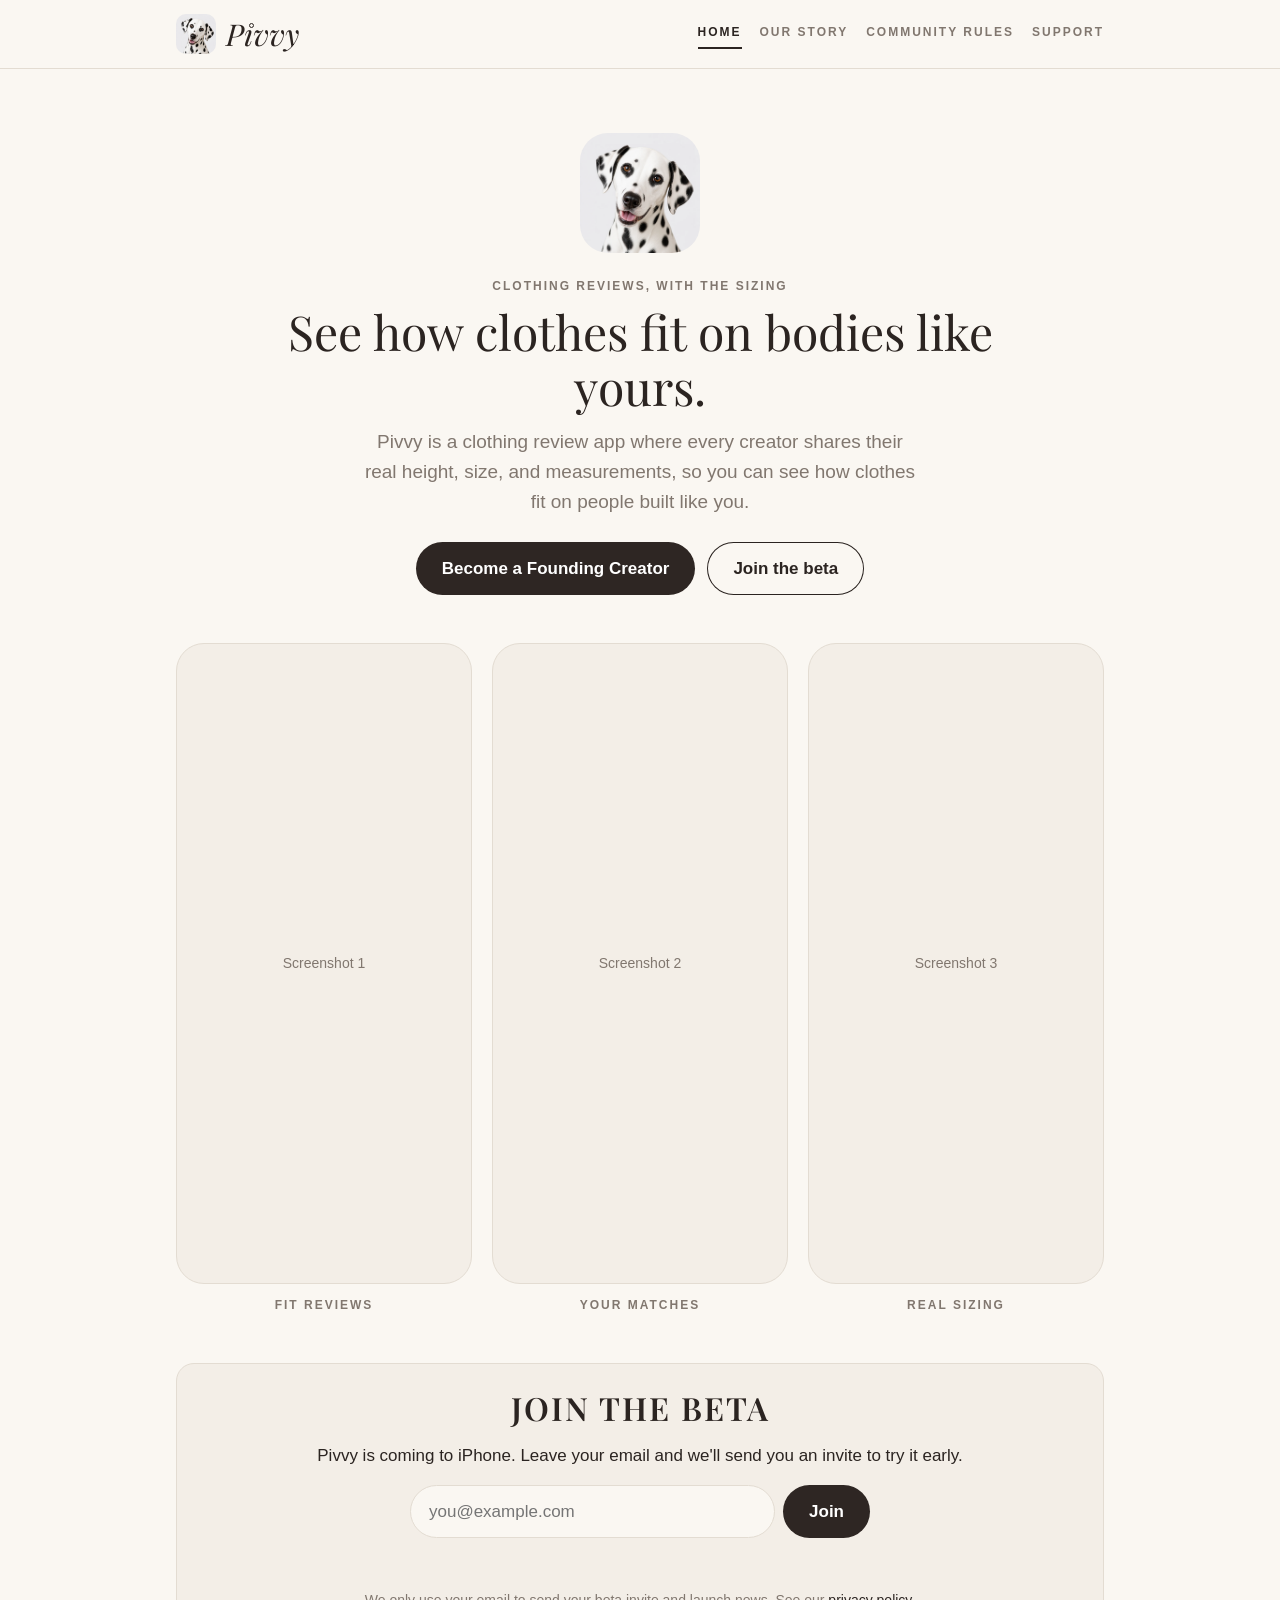
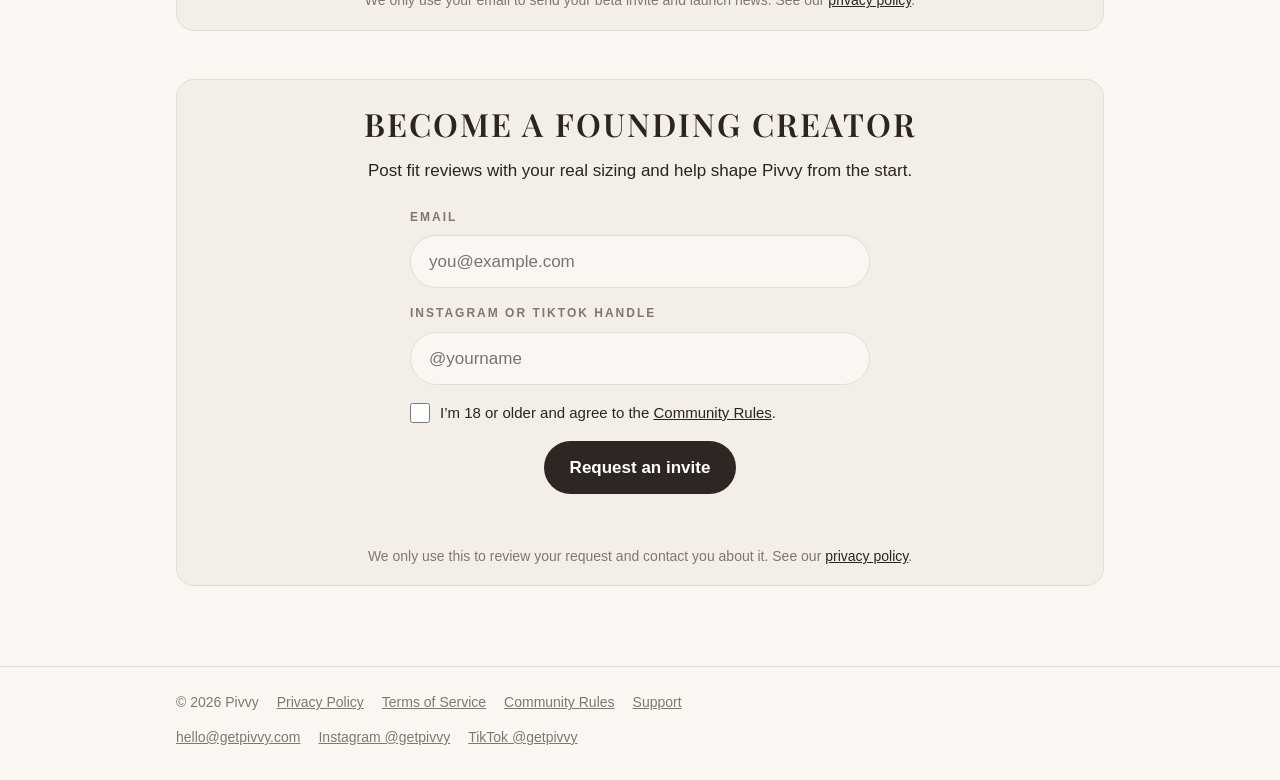
==== index.html @ b5e547fa "Home: Become a Founding Creator is the main button, Join the beta the outline one Co-Authored-By: Cl" ====
<!doctype html>
<html lang="en">
<head>
  <meta charset="utf-8">
  <meta name="viewport" content="width=device-width, initial-scale=1">
  <title>Pivvy: clothing reviews with real sizing</title>
  <meta name="description" content="Pivvy is a photo and video app for clothing reviews where every creator shares their height, sizes, and measurements, so you can tell if clothes will fit you.">
  <link rel="icon" type="image/png" href="images/favicon.png">
  <link rel="apple-touch-icon" href="images/apple-touch-icon.png">
  <link rel="preconnect" href="https://fonts.googleapis.com">
  <link rel="preconnect" href="https://fonts.gstatic.com" crossorigin>
  <link href="https://fonts.googleapis.com/css2?family=Playfair+Display:ital@0;1&display=swap" rel="stylesheet">
  <link rel="stylesheet" href="style.css">
</head>
<body>
  <header>
    <div class="wrap">
      <a class="brand" href="index.html" aria-label="Pivvy home">
        <img src="images/logo.png" alt="">
        <span class="wordmark">P<span class="i">ı<span class="ring"></span></span>vvy</span>
      </a>
      <nav>
        <a href="index.html" aria-current="page">Home</a>
        <a href="story.html">Our Story</a>
        <a href="rules.html">Community Rules</a>
        <a href="support.html">Support</a>
      </nav>
    </div>
  </header>
  <main>
    <div class="wrap">
      <section class="hero">
        <img class="hero-logo" src="images/logo.png" alt="The Pivvy logo, a Dalmatian">
        <p class="label">Clothing reviews, with the sizing</p>
        <h1>See how clothes fit on bodies like yours.</h1>
        <p class="lede">Pivvy is a clothing review app where every creator shares their real height, size, and measurements, so you can see how clothes fit on people built like you.</p>
        <div class="hero-buttons">
          <a class="button" href="#creators">Become a Founding Creator</a>
          <a class="button outline" href="#beta">Join the beta</a>
        </div>
      </section>

      <!-- The three app screenshots. To add one, put the picture in the images folder as
           screen-1.png, screen-2.png, or screen-3.png, and replace its placeholder div with:
           <img src="images/screen-1.png" alt="(what the screenshot shows)"> -->
      <section class="shots" aria-label="Pivvy app screenshots">
        <figure class="shot">
          <div class="placeholder">Screenshot 1</div>
          <figcaption>Fit reviews</figcaption>
        </figure>
        <figure class="shot">
          <div class="placeholder">Screenshot 2</div>
          <figcaption>Your matches</figcaption>
        </figure>
        <figure class="shot">
          <div class="placeholder">Screenshot 3</div>
          <figcaption>Real sizing</figcaption>
        </figure>
      </section>


      <section class="beta card" id="beta">
        <h2 class="serif">Join the beta</h2>
        <p>Pivvy is coming to iPhone. Leave your email and we'll send you an invite to try it early.</p>
        <form id="beta-form" novalidate>
          <label class="label" for="beta-email" style="position:absolute;left:-9999px">Email</label>
          <input id="beta-email" type="email" name="email" placeholder="you@example.com" autocomplete="email" required maxlength="254">
          <button class="button" type="submit">Join</button>
        </form>
        <p class="message" id="beta-message" role="status"></p>
        <p class="note">We only use your email to send your beta invite and launch news. See our <a href="https://fittap.github.io/privacy/">privacy policy</a>.</p>
      </section>

      <section class="beta card" id="creators">
        <h2 class="serif">Become a Founding Creator</h2>
        <p>Post fit reviews with your real sizing and help shape Pivvy from the start.</p>
        <form id="creator-form" class="stack" novalidate>
          <label class="label" for="creator-email">Email</label>
          <input id="creator-email" type="email" name="email" placeholder="you@example.com" autocomplete="email" required maxlength="254">
          <label class="label" for="creator-handle">Instagram or TikTok handle</label>
          <input id="creator-handle" type="text" name="handle" placeholder="@yourname" autocomplete="off" autocapitalize="none" spellcheck="false" required maxlength="60">
          <label class="check">
            <input id="creator-agree" type="checkbox" name="agree" required>
            <span>I’m 18 or older and agree to the <a href="rules.html">Community Rules</a>.</span>
          </label>
          <button class="button" type="submit">Request an invite</button>
        </form>
        <p class="message" id="creator-message" role="status"></p>
        <p class="note">We only use this to review your request and contact you about it. See our <a href="https://fittap.github.io/privacy/">privacy policy</a>.</p>
      </section>
    </div>
  </main>

  <script>
    // Join the beta: saves the email in Supabase (the beta_signups table). The site can only add
    // emails, never read them; the list is in the Supabase dashboard, Table Editor, beta_signups.
    // This key is Supabase's publishable key, which is safe to show on a web page.
    const SUPABASE_URL = 'https://vcmgnqhxerrbdcdkpgfi.supabase.co';
    const SUPABASE_KEY = 'sb_publishable_XougXZvyG7jXKryZA-01Ww_fykRQ0V2';

    const form = document.getElementById('beta-form');
    const input = document.getElementById('beta-email');
    const message = document.getElementById('beta-message');
    const button = form.querySelector('button');

    function show(text, isError) {
      message.textContent = text;
      message.classList.toggle('error', !!isError);
    }

    form.addEventListener('submit', async (event) => {
      event.preventDefault();
      const email = input.value.trim().toLowerCase();
      if (!/^[^\s@]+@[^\s@]+\.[^\s@]+$/.test(email)) {
        show('Please enter a valid email address.', true);
        return;
      }
      button.disabled = true;
      show('');
      try {
        const res = await fetch(SUPABASE_URL + '/rest/v1/beta_signups', {
          method: 'POST',
          headers: {
            apikey: SUPABASE_KEY,
            'Content-Type': 'application/json',
            Prefer: 'return=minimal',
          },
          body: JSON.stringify({ email }),
        });
        // 409 means the email is already on the list, which is fine.
        if (res.ok || res.status === 409) {
          form.reset();
          show("You're on the list! We'll email you when your invite is ready.");
        } else {
          show('Something went wrong. Please try again in a moment.', true);
        }
      } catch (e) {
        show("Couldn't connect. Please check your internet and try again.", true);
      } finally {
        button.disabled = false;
      }
    });

    // Become a Founding Creator: saves the request in Supabase (the creator_applications table).
    // Like the beta list, the site can only add requests, never read them; they're in the
    // Supabase dashboard, Table Editor, creator_applications.
    const creatorForm = document.getElementById('creator-form');
    const creatorEmail = document.getElementById('creator-email');
    const creatorHandle = document.getElementById('creator-handle');
    const creatorAgree = document.getElementById('creator-agree');
    const creatorMessage = document.getElementById('creator-message');
    const creatorButton = creatorForm.querySelector('button');

    function showCreator(text, isError) {
      creatorMessage.textContent = text;
      creatorMessage.classList.toggle('error', !!isError);
    }

    // Accepts "@name", "name", or a pasted profile link, and keeps just the username.
    function cleanHandle(text) {
      return text.trim()
        .replace(/^https?:\/\//i, '')
        .replace(/^(www\.)?(instagram\.com|tiktok\.com)\//i, '')
        .replace(/^@/, '')
        .replace(/[/?].*$/, '');
    }

    creatorForm.addEventListener('submit', async (event) => {
      event.preventDefault();
      const email = creatorEmail.value.trim().toLowerCase();
      const handle = cleanHandle(creatorHandle.value);
      if (!/^[^\s@]+@[^\s@]+\.[^\s@]+$/.test(email)) {
        showCreator('Please enter a valid email address.', true);
        return;
      }
      if (!/^[A-Za-z0-9._]{1,30}$/.test(handle)) {
        showCreator('Please enter your Instagram or TikTok handle, like @yourname.', true);
        return;
      }
      if (!creatorAgree.checked) {
        showCreator('Please confirm you’re 18 or older and agree to the Community Rules.', true);
        return;
      }
      creatorButton.disabled = true;
      showCreator('');
      try {
        const res = await fetch(SUPABASE_URL + '/rest/v1/creator_applications', {
          method: 'POST',
          headers: {
            apikey: SUPABASE_KEY,
            'Content-Type': 'application/json',
            Prefer: 'return=minimal',
          },
          body: JSON.stringify({ email, handle, agreed_rules: true }),
        });
        // 409 means this email already asked, which is fine.
        if (res.ok || res.status === 409) {
          creatorForm.reset();
          showCreator('Thanks! We’ll be in touch soon.');
        } else {
          showCreator('Something went wrong. Please try again in a moment.', true);
        }
      } catch (e) {
        showCreator("Couldn't connect. Please check your internet and try again.", true);
      } finally {
        creatorButton.disabled = false;
      }
    });
  </script>
  <footer>
    <div class="wrap">
      <div class="links">
        <span>© 2026 Pivvy</span>
        <a href="https://fittap.github.io/privacy/">Privacy Policy</a>
        <a href="terms.html">Terms of Service</a>
        <a href="rules.html">Community Rules</a>
        <a href="support.html">Support</a>
      </div>
      <div class="links">
        <a href="mailto:hello@getpivvy.com">hello@getpivvy.com</a>
        <a href="https://www.instagram.com/getpivvy/">Instagram @getpivvy</a>
        <a href="https://www.tiktok.com/@getpivvy">TikTok @getpivvy</a>
      </div>
    </div>
  </footer>
</body>
</html>
---- style.css ----
/* The Pivvy website. Same look as the app (mobile/src/lib/theme.ts): warm cream, dark espresso,
   soft rounded cards, the Playfair Display serif for titles, small letter-spaced capital labels. */

:root {
  --bg: #FAF7F2;
  --card: #F3EEE7;
  --text: #2B2421;
  --muted: #81776F;
  --border: #E3DCD2;
  --accent: #2E2623;
  --error: #A23B3B;
  --serif: "Playfair Display", Georgia, serif;
}

* { box-sizing: border-box; }

html { -webkit-text-size-adjust: 100%; scroll-behavior: smooth; }

body {
  margin: 0;
  background: var(--bg);
  color: var(--text);
  font: 17px/1.6 -apple-system, BlinkMacSystemFont, "Segoe UI", Roboto, Helvetica, Arial, sans-serif;
}

a { color: var(--text); }

.wrap { max-width: 960px; margin: 0 auto; padding: 0 16px; }
.narrow { max-width: 680px; }

/* Header: the logo and wordmark on the left, the pages on the right. */
header { border-bottom: 1px solid var(--border); }
header .wrap { display: flex; align-items: center; justify-content: space-between; flex-wrap: wrap; gap: 8px 24px; padding-top: 14px; padding-bottom: 14px; }
.brand { display: flex; align-items: center; gap: 10px; text-decoration: none; }
.brand img { width: 40px; height: 40px; border-radius: 10px; display: block; }
nav { display: flex; flex-wrap: wrap; gap: 4px 18px; }
nav a { font-size: 12px; font-weight: 600; letter-spacing: 2px; text-transform: uppercase; text-decoration: none; color: var(--muted); padding: 4px 0; }
nav a:hover, nav a[aria-current="page"] { color: var(--text); }
nav a[aria-current="page"] { border-bottom: 2px solid var(--text); }

/* The wordmark, like the app's (components/Wordmark.tsx): the dot on the last i is a small open circle. */
.wordmark { font-family: var(--serif); font-style: italic; font-size: 30px; line-height: 1; margin: 0; }
.wordmark .i { position: relative; }
.wordmark .ring { position: absolute; left: calc(0.257em - 0.085em); top: calc(0.372em - 0.085em);
                  width: 0.17em; height: 0.17em; border: 0.04em solid currentColor; border-radius: 50%; }

h1, h2.serif { font-family: var(--serif); font-weight: 400; }
h1 { font-size: 40px; line-height: 1.15; margin: 0 0 12px; }
.label { font-size: 12px; font-weight: 600; letter-spacing: 2px; text-transform: uppercase; color: var(--muted); margin: 0 0 8px; }
.lede { font-size: 19px; color: var(--muted); margin: 0 0 24px; }

main { padding: 48px 0 64px; }

/* Cards and pill buttons. */
.card { background: var(--card); border: 1px solid var(--border); border-radius: 18px; padding: 18px 20px; margin: 0 0 16px; }
.card h2 { font-size: 12px; font-weight: 600; letter-spacing: 2px; text-transform: uppercase; margin: 2px 0 8px; }
.card p { margin: 0 0 10px; }
.card p:last-child, .card ul:last-child { margin-bottom: 0; }
.card ul { margin: 0 0 10px; padding-left: 20px; }

.button { display: inline-block; background: var(--accent); color: #fff; border: 0; border-radius: 999px;
          padding: 13px 26px; font: inherit; font-weight: 600; text-decoration: none; cursor: pointer; }
.button:disabled { opacity: 0.6; cursor: default; }
.button.outline { background: transparent; color: var(--text); box-shadow: inset 0 0 0 1px var(--text); }

/* Home: the big intro. */
.hero { text-align: center; padding-top: 16px; }
.hero h1 { font-size: 48px; max-width: 720px; margin-left: auto; margin-right: auto; }
.hero .lede { max-width: 560px; margin-left: auto; margin-right: auto; }
.hero-buttons { display: flex; flex-wrap: wrap; justify-content: center; gap: 12px; }
/* Leave a little room above a card the buttons scroll to. */
.beta { scroll-margin-top: 24px; }
.hero-logo { width: 120px; height: 120px; border-radius: 28px; display: block; margin: 0 auto 24px; }

/* Home: three phone screenshots side by side (stacked on small screens). */
.shots { display: grid; grid-template-columns: repeat(3, 1fr); gap: 20px; margin: 48px 0; }
.shot { margin: 0; text-align: center; }
.shot img, .shot .placeholder { width: 100%; aspect-ratio: 9 / 19.5; border-radius: 28px; border: 1px solid var(--border); display: block; object-fit: cover; background: var(--card); }
.shot .placeholder { display: flex; align-items: center; justify-content: center; color: var(--muted); font-size: 14px; padding: 16px; }
.shot figcaption { font-size: 12px; font-weight: 600; letter-spacing: 2px; text-transform: uppercase; color: var(--muted); margin-top: 12px; }

.steps { display: grid; grid-template-columns: repeat(3, 1fr); gap: 16px; }
.steps .card { margin: 0; }

/* Home: Join the beta. */
.beta { text-align: center; margin-top: 48px; }
.beta h2 { font-size: 32px; margin: 0 0 8px; }
.beta form { display: flex; gap: 8px; max-width: 460px; margin: 16px auto 0; }
.beta input { flex: 1; min-width: 0; font: inherit; color: var(--text); background: var(--bg); border: 1px solid var(--border);
              border-radius: 999px; padding: 12px 18px; }
.beta input:focus { outline: 2px solid var(--text); outline-offset: 1px; }
.beta .note { font-size: 14px; color: var(--muted); margin: 12px 0 0; }
.beta .message { min-height: 1.6em; margin: 12px 0 0; font-weight: 600; }
.beta .message.error { color: var(--error); }

/* Home: Become a Founding Creator (the same card, with the fields stacked). */
.beta form.stack { flex-direction: column; text-align: left; }
.beta form.stack .label { margin: 8px 0 0; }
.beta form.stack .button { align-self: center; margin-top: 8px; }
.beta .check { display: flex; gap: 10px; align-items: flex-start; margin-top: 8px; font-size: 15px; cursor: pointer; }
.beta .check input { flex: none; width: 20px; height: 20px; margin: 2px 0 0; padding: 0; accent-color: var(--accent); }

.draft { background: #FFF4D6; border: 1px solid #E8D39A; border-radius: 18px; padding: 14px 20px; margin: 0 0 24px; font-size: 15px; }

/* Footer. */
footer { border-top: 1px solid var(--border); color: var(--muted); font-size: 14px; }
footer .wrap { display: flex; flex-wrap: wrap; justify-content: space-between; gap: 12px 24px; padding-top: 24px; padding-bottom: 32px; }
footer a { color: var(--muted); }
footer .links { display: flex; flex-wrap: wrap; gap: 6px 18px; }

@media (max-width: 700px) {
  h1 { font-size: 34px; }
  .hero h1 { font-size: 38px; }
  .shots { grid-template-columns: 1fr; max-width: 300px; margin-left: auto; margin-right: auto; }
  .steps { grid-template-columns: 1fr; }
  .beta form { flex-direction: column; }
  .hero-buttons { flex-direction: column; align-items: center; }
  main { padding: 32px 0 48px; }
}
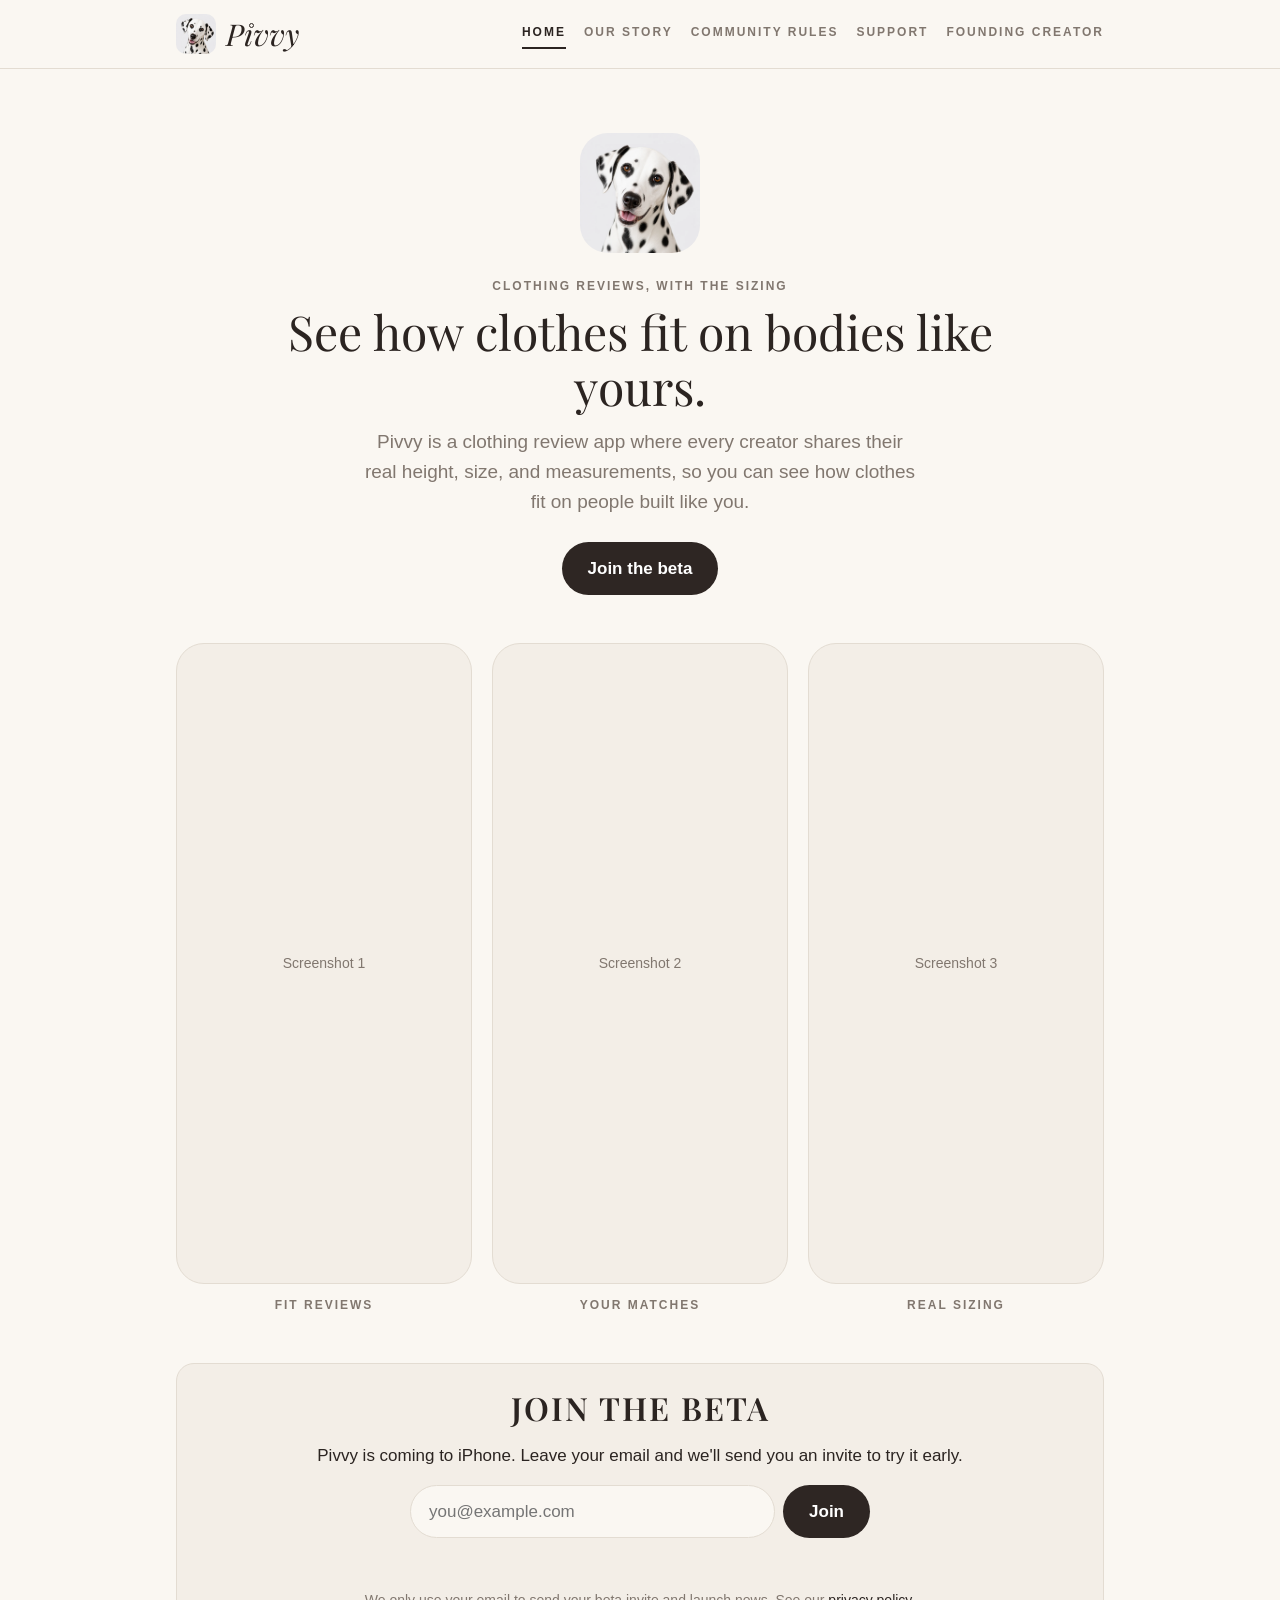
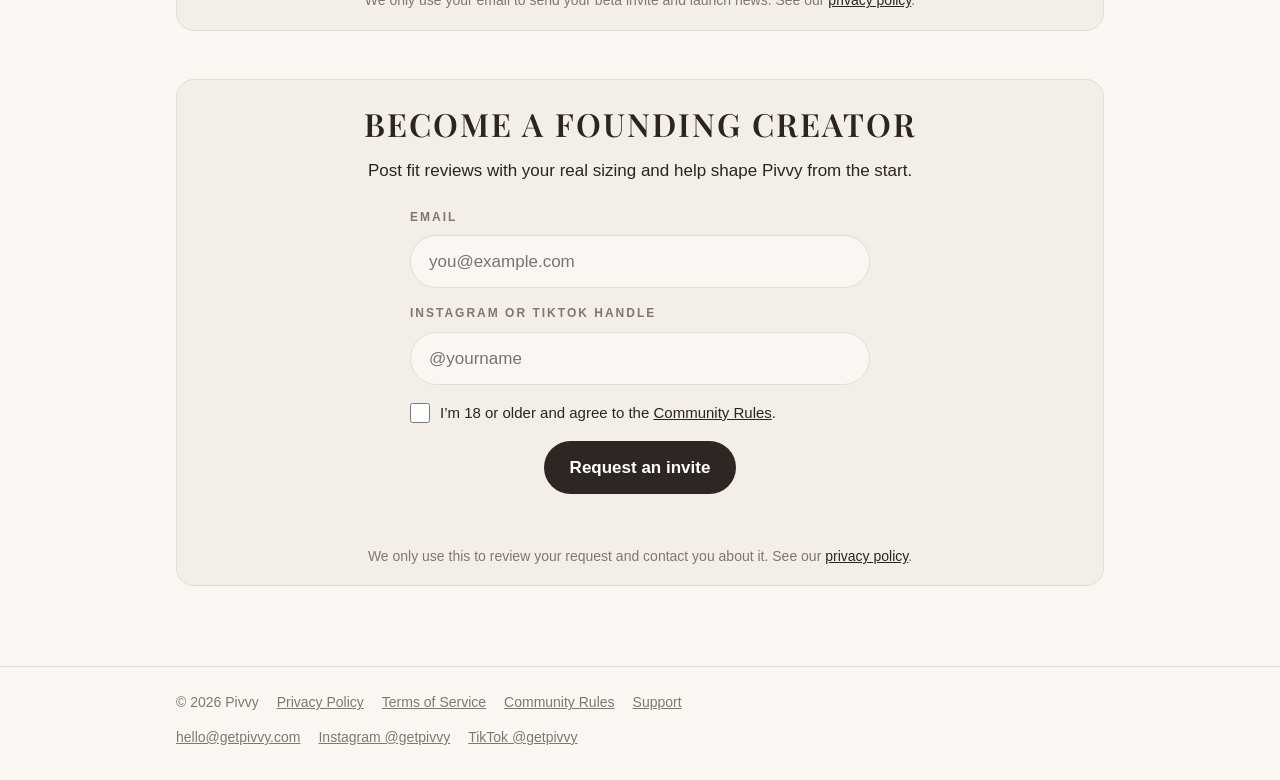
==== commit 96471916: "Menu: Founding Creator link; Join the beta is the one Home button again Co-Authored-By: Claude Opus " ====
--- a/index.html
+++ b/index.html
@@ -24,6 +24,7 @@
         <a href="story.html">Our Story</a>
         <a href="rules.html">Community Rules</a>
         <a href="support.html">Support</a>
+        <a href="#creators">Founding Creator</a>
       </nav>
     </div>
   </header>
@@ -34,10 +35,7 @@
         <p class="label">Clothing reviews, with the sizing</p>
         <h1>See how clothes fit on bodies like yours.</h1>
         <p class="lede">Pivvy is a clothing review app where every creator shares their real height, size, and measurements, so you can see how clothes fit on people built like you.</p>
-        <div class="hero-buttons">
-          <a class="button" href="#creators">Become a Founding Creator</a>
-          <a class="button outline" href="#beta">Join the beta</a>
-        </div>
+        <a class="button" href="#beta">Join the beta</a>
       </section>
 
       <!-- The three app screenshots. To add one, put the picture in the images folder as
--- a/style.css
+++ b/style.css
@@ -61,14 +61,12 @@
 .button { display: inline-block; background: var(--accent); color: #fff; border: 0; border-radius: 999px;
           padding: 13px 26px; font: inherit; font-weight: 600; text-decoration: none; cursor: pointer; }
 .button:disabled { opacity: 0.6; cursor: default; }
-.button.outline { background: transparent; color: var(--text); box-shadow: inset 0 0 0 1px var(--text); }
 
 /* Home: the big intro. */
 .hero { text-align: center; padding-top: 16px; }
 .hero h1 { font-size: 48px; max-width: 720px; margin-left: auto; margin-right: auto; }
 .hero .lede { max-width: 560px; margin-left: auto; margin-right: auto; }
-.hero-buttons { display: flex; flex-wrap: wrap; justify-content: center; gap: 12px; }
-/* Leave a little room above a card the buttons scroll to. */
+/* Leave a little room above a card the links scroll to. */
 .beta { scroll-margin-top: 24px; }
 .hero-logo { width: 120px; height: 120px; border-radius: 28px; display: block; margin: 0 auto 24px; }
 
@@ -114,6 +112,5 @@
   .shots { grid-template-columns: 1fr; max-width: 300px; margin-left: auto; margin-right: auto; }
   .steps { grid-template-columns: 1fr; }
   .beta form { flex-direction: column; }
-  .hero-buttons { flex-direction: column; align-items: center; }
   main { padding: 32px 0 48px; }
 }
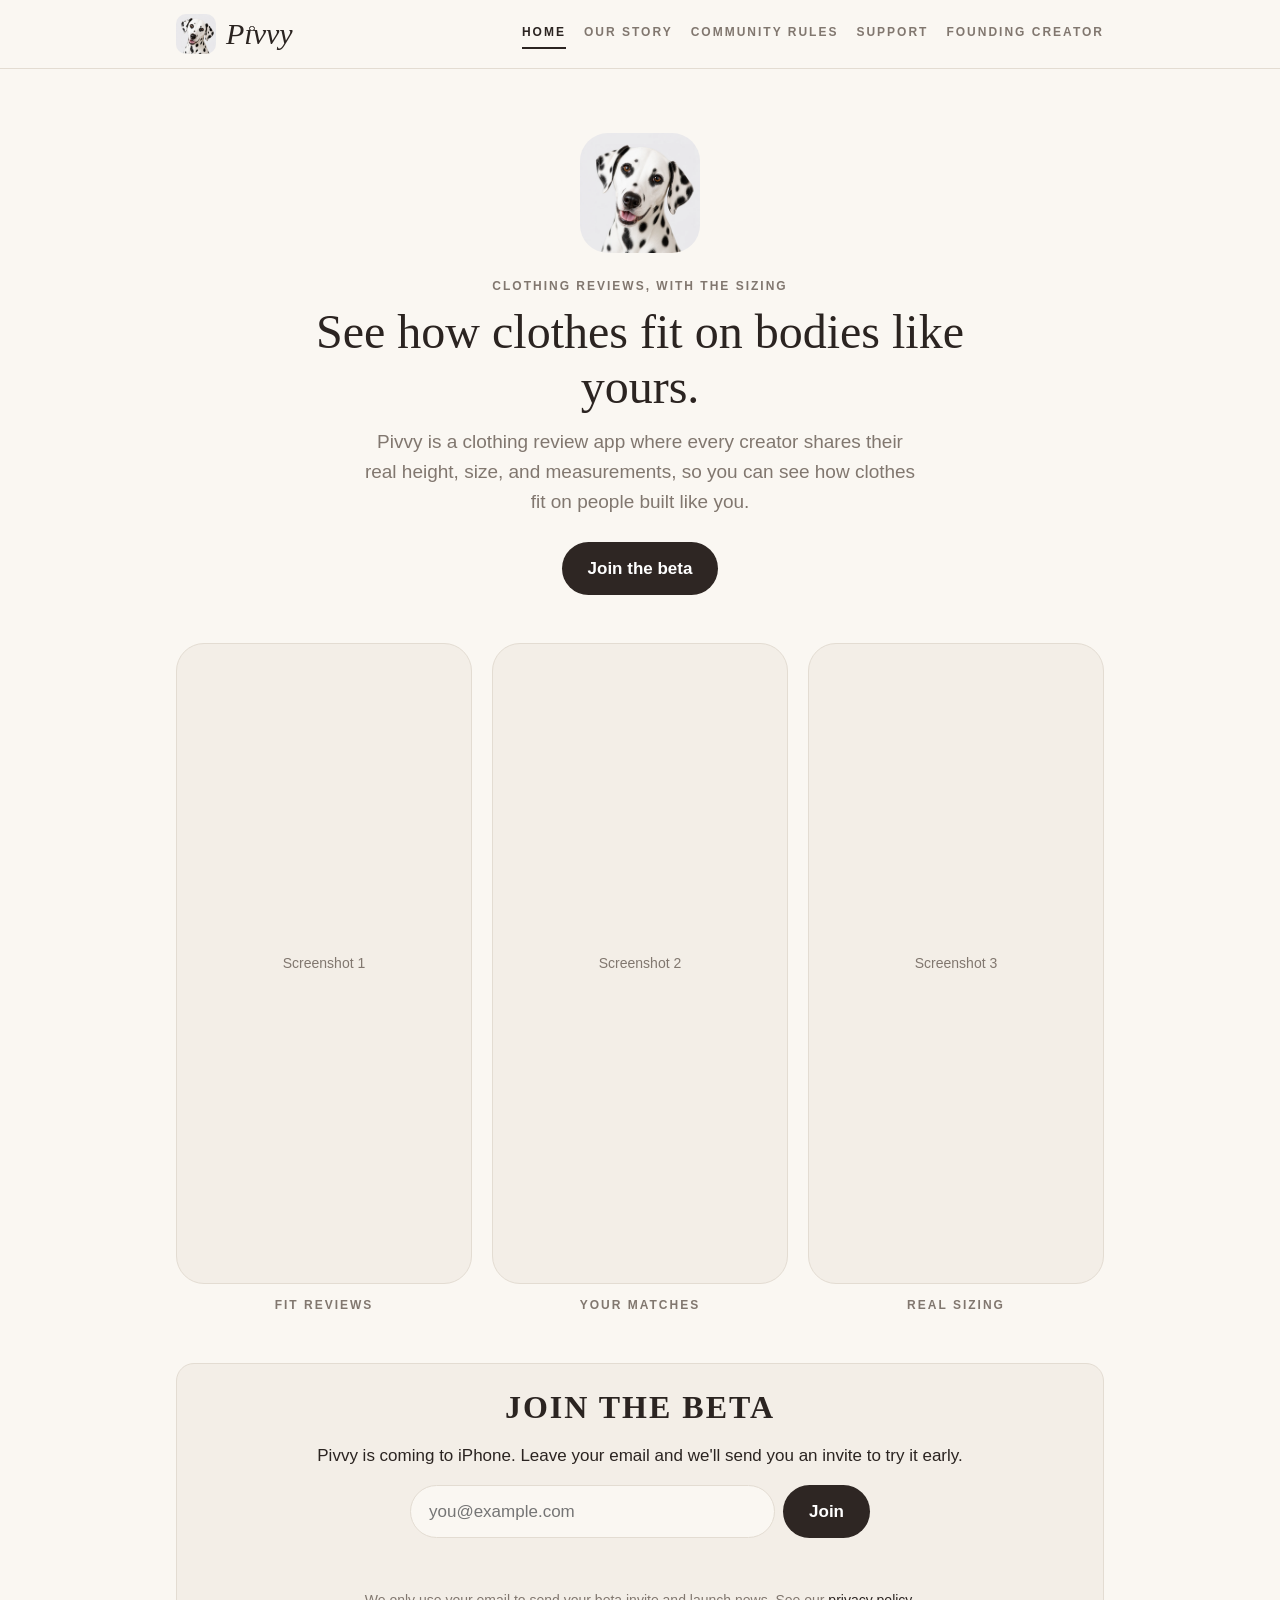
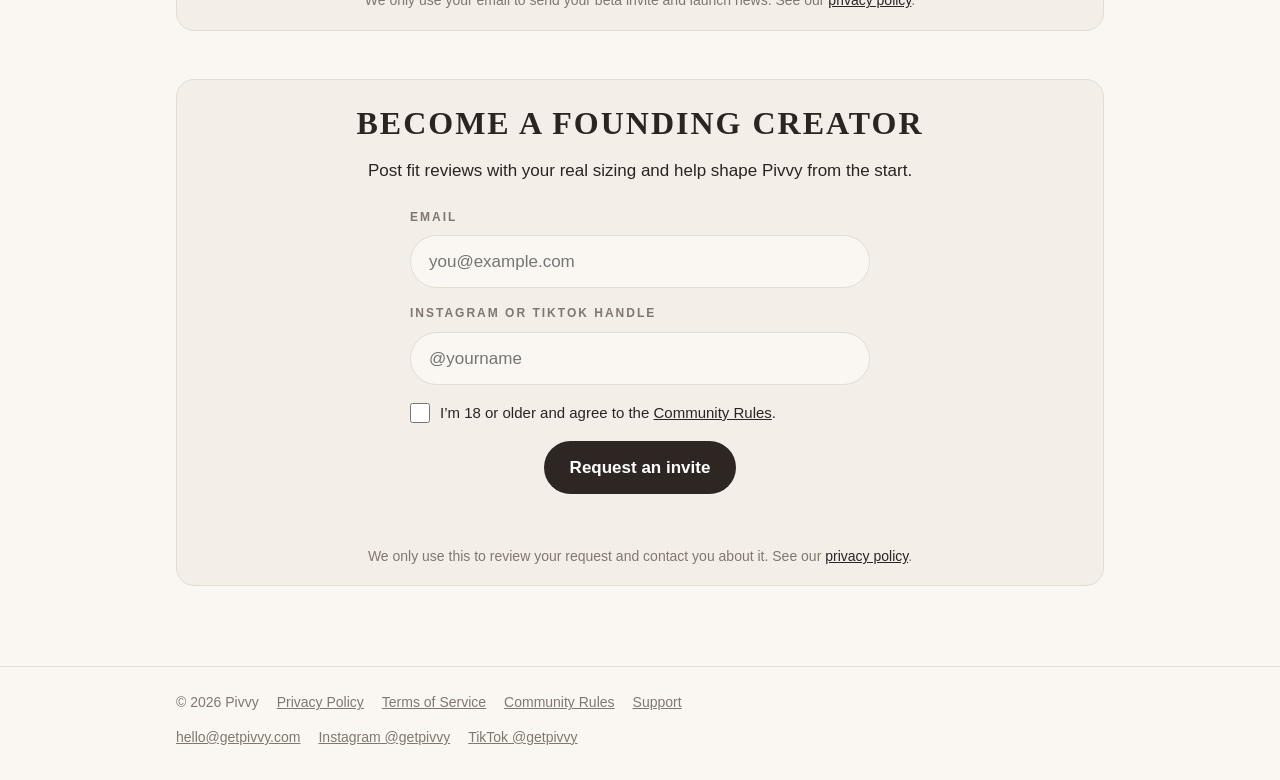
==== commit 4565d7df: "Spam protection on both forms, form code in forms.js, and security tags on every page Co-Authored-By" ====
--- a/index.html
+++ b/index.html
@@ -3,6 +3,10 @@
 <head>
   <meta charset="utf-8">
   <meta name="viewport" content="width=device-width, initial-scale=1">
+  <!-- Security: only Pivvy's own scripts run, and the forms only talk to Supabase. GitHub Pages
+       can't send security headers, so these go in each page. -->
+  <meta http-equiv="Content-Security-Policy" content="default-src 'self'; script-src 'self'; style-src 'self' https://fonts.googleapis.com; font-src https://fonts.gstatic.com; img-src 'self'; connect-src https://vcmgnqhxerrbdcdkpgfi.supabase.co; object-src 'none'; base-uri 'self'; form-action 'self'; upgrade-insecure-requests">
+  <meta name="referrer" content="strict-origin-when-cross-origin">
   <title>Pivvy: clothing reviews with real sizing</title>
   <meta name="description" content="Pivvy is a photo and video app for clothing reviews where every creator shares their height, sizes, and measurements, so you can tell if clothes will fit you.">
   <link rel="icon" type="image/png" href="images/favicon.png">
@@ -61,8 +65,9 @@
         <h2 class="serif">Join the beta</h2>
         <p>Pivvy is coming to iPhone. Leave your email and we'll send you an invite to try it early.</p>
         <form id="beta-form" novalidate>
-          <label class="label" for="beta-email" style="position:absolute;left:-9999px">Email</label>
+          <label class="label hidden-label" for="beta-email">Email</label>
           <input id="beta-email" type="email" name="email" placeholder="you@example.com" autocomplete="email" required maxlength="254">
+          <div class="trap" aria-hidden="true"><label>Leave this empty <input type="text" name="company" tabindex="-1" autocomplete="off"></label></div>
           <button class="button" type="submit">Join</button>
         </form>
         <p class="message" id="beta-message" role="status"></p>
@@ -81,6 +86,7 @@
             <input id="creator-agree" type="checkbox" name="agree" required>
             <span>I’m 18 or older and agree to the <a href="rules.html">Community Rules</a>.</span>
           </label>
+          <div class="trap" aria-hidden="true"><label>Leave this empty <input type="text" name="company" tabindex="-1" autocomplete="off"></label></div>
           <button class="button" type="submit">Request an invite</button>
         </form>
         <p class="message" id="creator-message" role="status"></p>
@@ -89,122 +95,7 @@
     </div>
   </main>
 
-  <script>
-    // Join the beta: saves the email in Supabase (the beta_signups table). The site can only add
-    // emails, never read them; the list is in the Supabase dashboard, Table Editor, beta_signups.
-    // This key is Supabase's publishable key, which is safe to show on a web page.
-    const SUPABASE_URL = 'https://vcmgnqhxerrbdcdkpgfi.supabase.co';
-    const SUPABASE_KEY = 'sb_publishable_XougXZvyG7jXKryZA-01Ww_fykRQ0V2';
-
-    const form = document.getElementById('beta-form');
-    const input = document.getElementById('beta-email');
-    const message = document.getElementById('beta-message');
-    const button = form.querySelector('button');
-
-    function show(text, isError) {
-      message.textContent = text;
-      message.classList.toggle('error', !!isError);
-    }
-
-    form.addEventListener('submit', async (event) => {
-      event.preventDefault();
-      const email = input.value.trim().toLowerCase();
-      if (!/^[^\s@]+@[^\s@]+\.[^\s@]+$/.test(email)) {
-        show('Please enter a valid email address.', true);
-        return;
-      }
-      button.disabled = true;
-      show('');
-      try {
-        const res = await fetch(SUPABASE_URL + '/rest/v1/beta_signups', {
-          method: 'POST',
-          headers: {
-            apikey: SUPABASE_KEY,
-            'Content-Type': 'application/json',
-            Prefer: 'return=minimal',
-          },
-          body: JSON.stringify({ email }),
-        });
-        // 409 means the email is already on the list, which is fine.
-        if (res.ok || res.status === 409) {
-          form.reset();
-          show("You're on the list! We'll email you when your invite is ready.");
-        } else {
-          show('Something went wrong. Please try again in a moment.', true);
-        }
-      } catch (e) {
-        show("Couldn't connect. Please check your internet and try again.", true);
-      } finally {
-        button.disabled = false;
-      }
-    });
-
-    // Become a Founding Creator: saves the request in Supabase (the creator_applications table).
-    // Like the beta list, the site can only add requests, never read them; they're in the
-    // Supabase dashboard, Table Editor, creator_applications.
-    const creatorForm = document.getElementById('creator-form');
-    const creatorEmail = document.getElementById('creator-email');
-    const creatorHandle = document.getElementById('creator-handle');
-    const creatorAgree = document.getElementById('creator-agree');
-    const creatorMessage = document.getElementById('creator-message');
-    const creatorButton = creatorForm.querySelector('button');
-
-    function showCreator(text, isError) {
-      creatorMessage.textContent = text;
-      creatorMessage.classList.toggle('error', !!isError);
-    }
-
-    // Accepts "@name", "name", or a pasted profile link, and keeps just the username.
-    function cleanHandle(text) {
-      return text.trim()
-        .replace(/^https?:\/\//i, '')
-        .replace(/^(www\.)?(instagram\.com|tiktok\.com)\//i, '')
-        .replace(/^@/, '')
-        .replace(/[/?].*$/, '');
-    }
-
-    creatorForm.addEventListener('submit', async (event) => {
-      event.preventDefault();
-      const email = creatorEmail.value.trim().toLowerCase();
-      const handle = cleanHandle(creatorHandle.value);
-      if (!/^[^\s@]+@[^\s@]+\.[^\s@]+$/.test(email)) {
-        showCreator('Please enter a valid email address.', true);
-        return;
-      }
-      if (!/^[A-Za-z0-9._]{1,30}$/.test(handle)) {
-        showCreator('Please enter your Instagram or TikTok handle, like @yourname.', true);
-        return;
-      }
-      if (!creatorAgree.checked) {
-        showCreator('Please confirm you’re 18 or older and agree to the Community Rules.', true);
-        return;
-      }
-      creatorButton.disabled = true;
-      showCreator('');
-      try {
-        const res = await fetch(SUPABASE_URL + '/rest/v1/creator_applications', {
-          method: 'POST',
-          headers: {
-            apikey: SUPABASE_KEY,
-            'Content-Type': 'application/json',
-            Prefer: 'return=minimal',
-          },
-          body: JSON.stringify({ email, handle, agreed_rules: true }),
-        });
-        // 409 means this email already asked, which is fine.
-        if (res.ok || res.status === 409) {
-          creatorForm.reset();
-          showCreator('Thanks! We’ll be in touch soon.');
-        } else {
-          showCreator('Something went wrong. Please try again in a moment.', true);
-        }
-      } catch (e) {
-        showCreator("Couldn't connect. Please check your internet and try again.", true);
-      } finally {
-        creatorButton.disabled = false;
-      }
-    });
-  </script>
+  <script src="forms.js"></script>
   <footer>
     <div class="wrap">
       <div class="links">
--- a/style.css
+++ b/style.css
@@ -91,6 +91,11 @@
 .beta .message { min-height: 1.6em; margin: 12px 0 0; font-weight: 600; }
 .beta .message.error { color: var(--error); }
 
+/* Labels only screen readers read, and the hidden box only bots fill in. */
+.hidden-label { position: absolute; left: -9999px; }
+.updated { color: var(--muted); }
+.trap { position: absolute; left: -9999px; width: 1px; height: 1px; overflow: hidden; }
+
 /* Home: Become a Founding Creator (the same card, with the fields stacked). */
 .beta form.stack { flex-direction: column; text-align: left; }
 .beta form.stack .label { margin: 8px 0 0; }
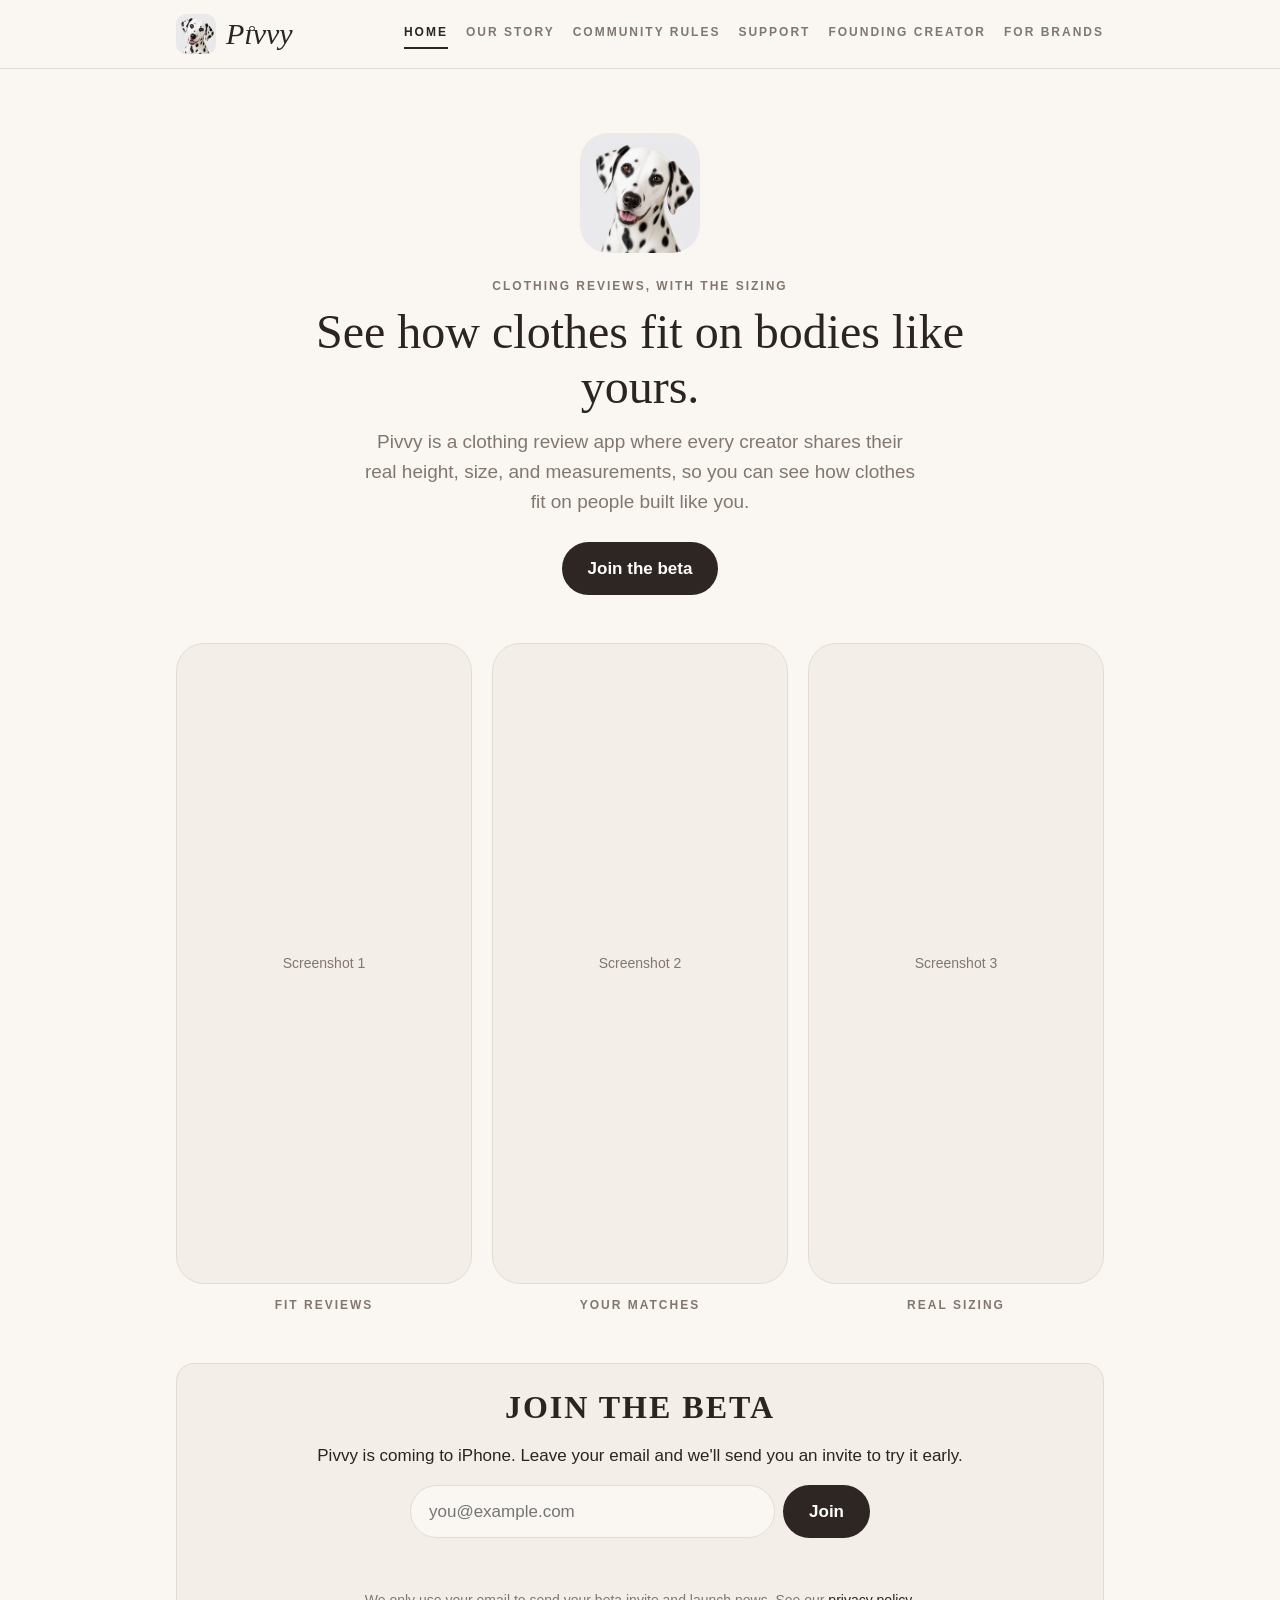
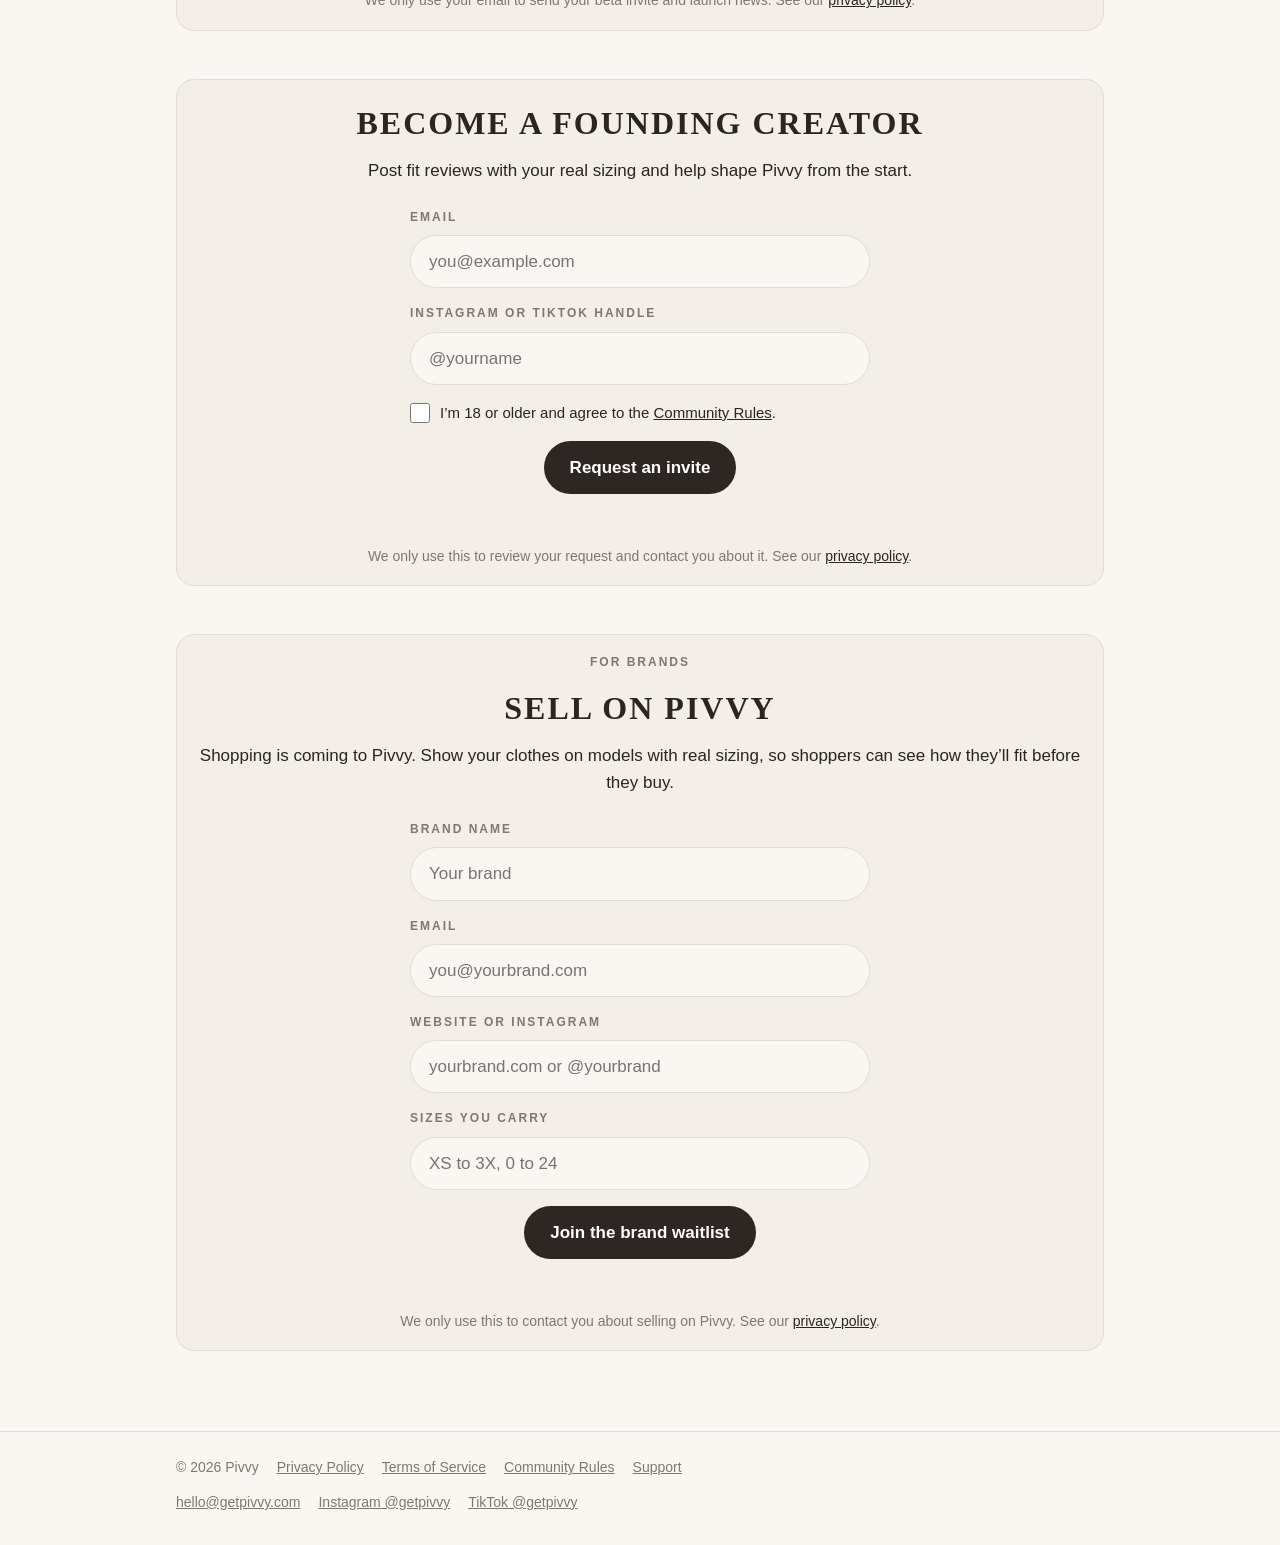
==== commit aba0f9c0: "For Brands: brand waitlist form on Home, FOR BRANDS in the menu Co-Authored-By: Claude Opus 5.5 <nor" ====
--- a/index.html
+++ b/index.html
@@ -29,6 +29,7 @@
         <a href="rules.html">Community Rules</a>
         <a href="support.html">Support</a>
         <a href="#creators">Founding Creator</a>
+        <a href="#brands">For Brands</a>
       </nav>
     </div>
   </header>
@@ -92,6 +93,26 @@
         <p class="message" id="creator-message" role="status"></p>
         <p class="note">We only use this to review your request and contact you about it. See our <a href="https://fittap.github.io/privacy/">privacy policy</a>.</p>
       </section>
+
+      <section class="beta card" id="brands">
+        <p class="label">For Brands</p>
+        <h2 class="serif">Sell on Pivvy</h2>
+        <p>Shopping is coming to Pivvy. Show your clothes on models with real sizing, so shoppers can see how they’ll fit before they buy.</p>
+        <form id="brand-form" class="stack" novalidate>
+          <label class="label" for="brand-name">Brand name</label>
+          <input id="brand-name" type="text" name="brand" placeholder="Your brand" autocomplete="organization" required maxlength="100">
+          <label class="label" for="brand-email">Email</label>
+          <input id="brand-email" type="email" name="email" placeholder="you@yourbrand.com" autocomplete="email" required maxlength="254">
+          <label class="label" for="brand-website">Website or Instagram</label>
+          <input id="brand-website" type="text" name="website" placeholder="yourbrand.com or @yourbrand" autocomplete="url" autocapitalize="none" spellcheck="false" required maxlength="200">
+          <label class="label" for="brand-sizes">Sizes you carry</label>
+          <input id="brand-sizes" type="text" name="sizes" placeholder="XS to 3X, 0 to 24" autocomplete="off" required maxlength="200">
+          <div class="trap" aria-hidden="true"><label>Leave this empty <input type="text" name="company" tabindex="-1" autocomplete="off"></label></div>
+          <button class="button" type="submit">Join the brand waitlist</button>
+        </form>
+        <p class="message" id="brand-message" role="status"></p>
+        <p class="note">We only use this to contact you about selling on Pivvy. See our <a href="https://fittap.github.io/privacy/">privacy policy</a>.</p>
+      </section>
     </div>
   </main>
 
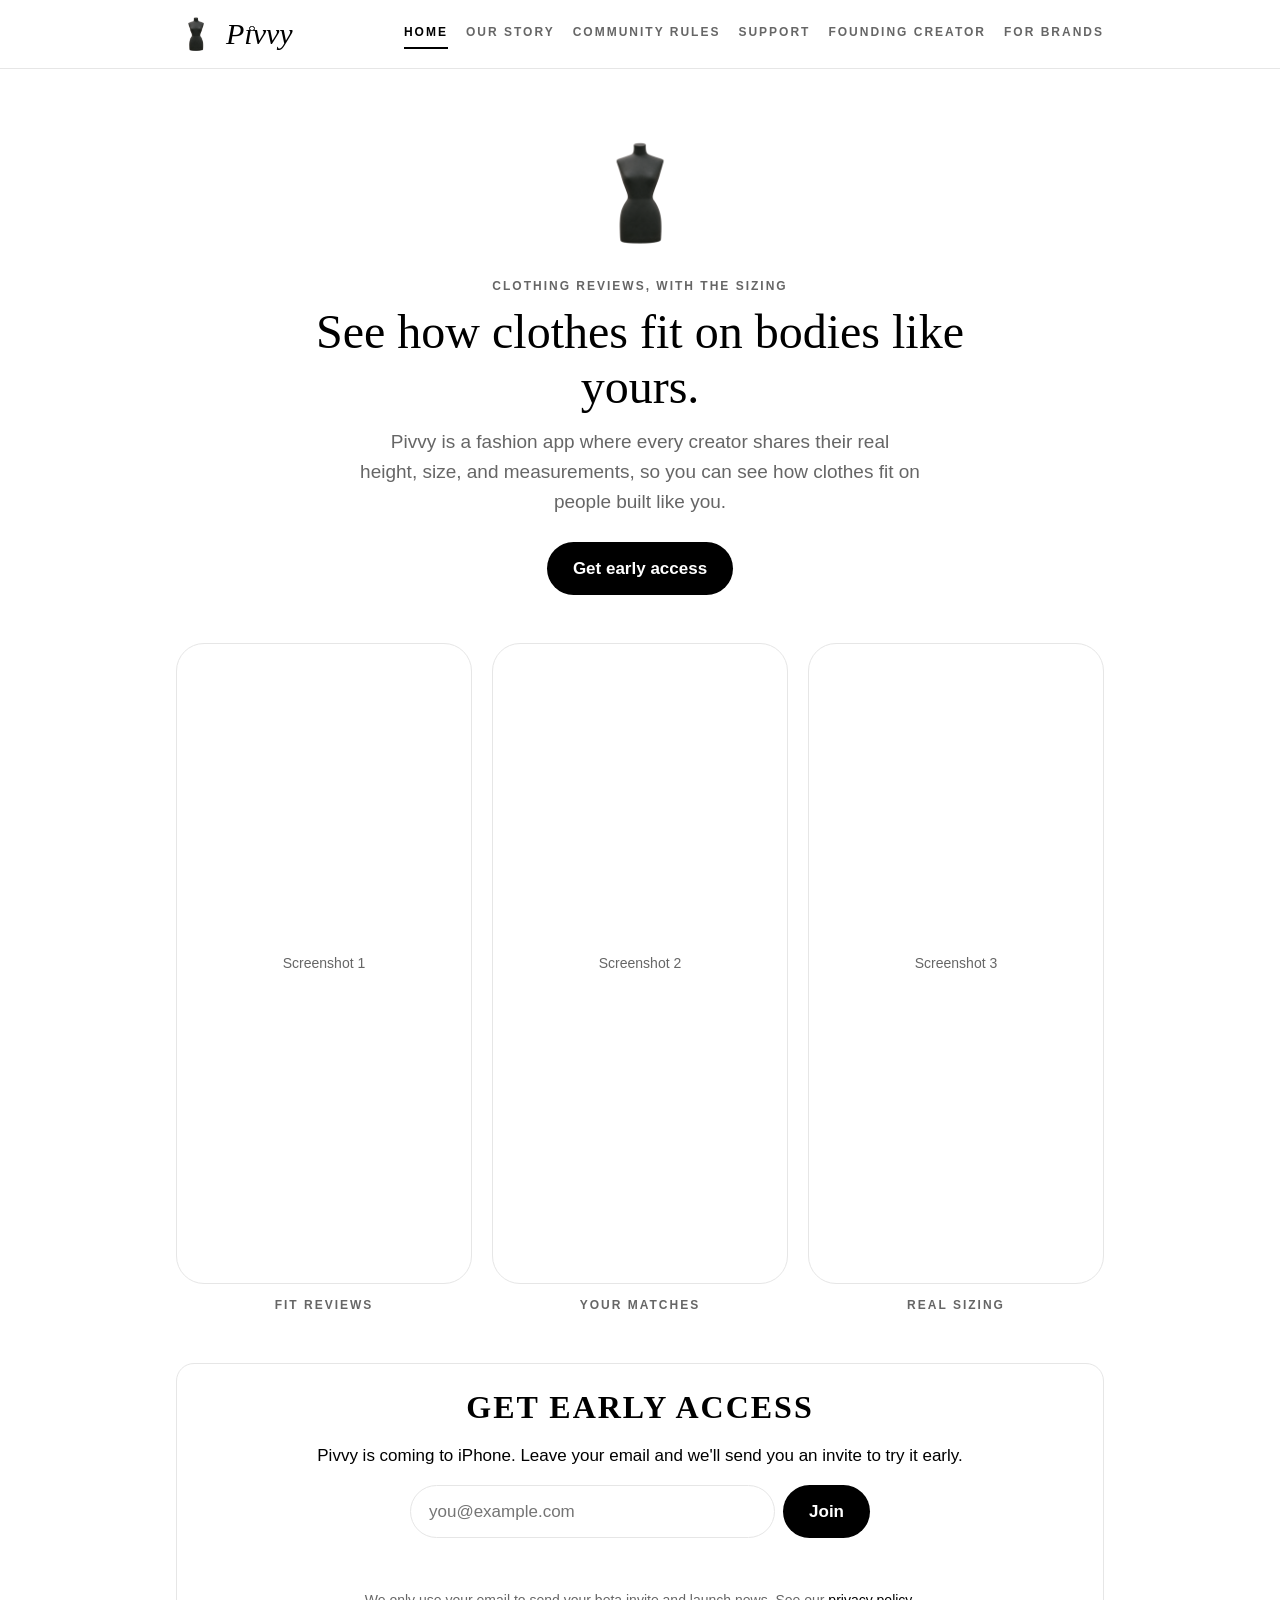
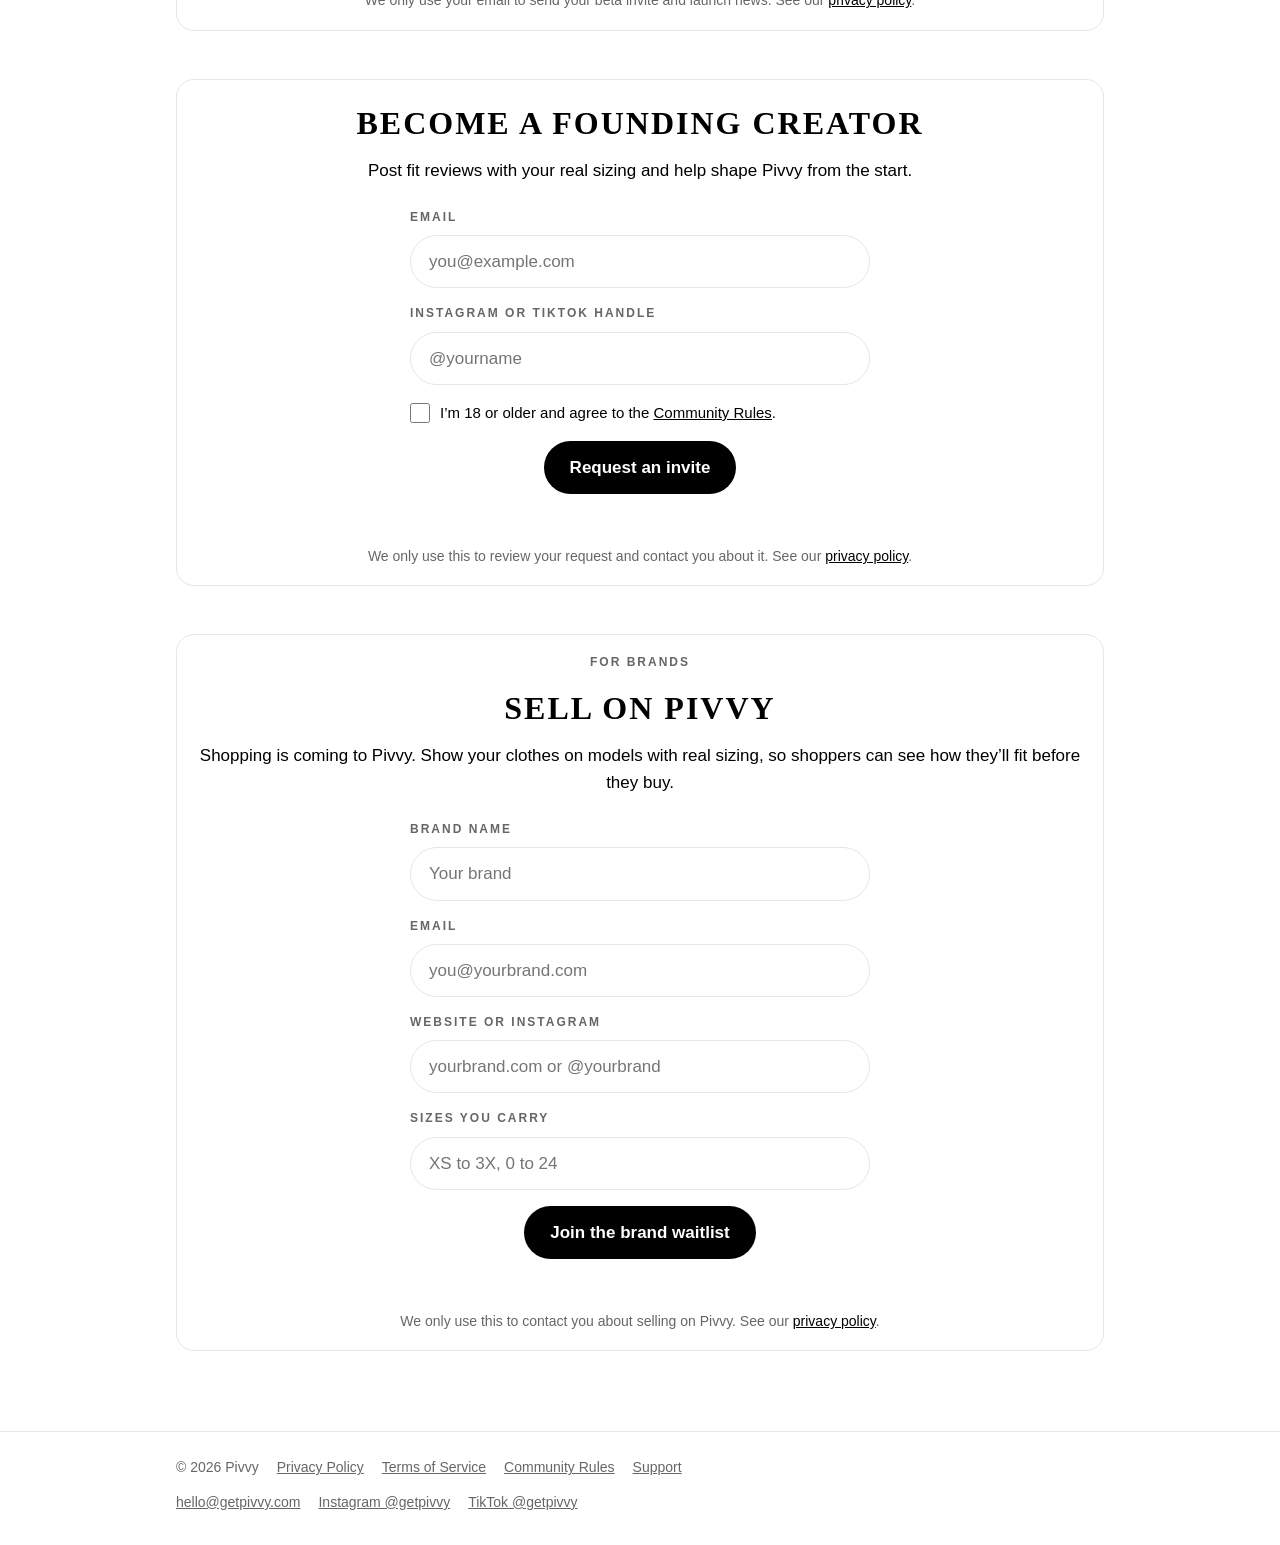
==== commit 6124fd9a: "White and black like the app, dress form logo and favicon, "Get early access", "a fashion app" Co-Au" ====
--- a/index.html
+++ b/index.html
@@ -36,11 +36,11 @@
   <main>
     <div class="wrap">
       <section class="hero">
-        <img class="hero-logo" src="images/logo.png" alt="The Pivvy logo, a Dalmatian">
+        <img class="hero-logo" src="images/logo.png" alt="The Pivvy logo, a dress form">
         <p class="label">Clothing reviews, with the sizing</p>
         <h1>See how clothes fit on bodies like yours.</h1>
-        <p class="lede">Pivvy is a clothing review app where every creator shares their real height, size, and measurements, so you can see how clothes fit on people built like you.</p>
-        <a class="button" href="#beta">Join the beta</a>
+        <p class="lede">Pivvy is a fashion app where every creator shares their real height, size, and measurements, so you can see how clothes fit on people built like you.</p>
+        <a class="button" href="#beta">Get early access</a>
       </section>
 
       <!-- The three app screenshots. To add one, put the picture in the images folder as
@@ -63,7 +63,7 @@
 
 
       <section class="beta card" id="beta">
-        <h2 class="serif">Join the beta</h2>
+        <h2 class="serif">Get early access</h2>
         <p>Pivvy is coming to iPhone. Leave your email and we'll send you an invite to try it early.</p>
         <form id="beta-form" novalidate>
           <label class="label hidden-label" for="beta-email">Email</label>
--- a/style.css
+++ b/style.css
@@ -1,13 +1,14 @@
-/* The Pivvy website. Same look as the app (mobile/src/lib/theme.ts): warm cream, dark espresso,
-   soft rounded cards, the Playfair Display serif for titles, small letter-spaced capital labels. */
+/* The Pivvy website. Same look as the app (mobile/src/lib/theme.ts): white and black, with neutral
+   grays (no brown or warm tint), soft rounded cards, the Playfair Display serif for titles, small letter-spaced capital labels. */
 
 :root {
-  --bg: #FAF7F2;
-  --card: #F3EEE7;
-  --text: #2B2421;
-  --muted: #81776F;
-  --border: #E3DCD2;
-  --accent: #2E2623;
+  /* Every color on the site, in one place. */
+  --bg: #FFFFFF;
+  --card: #FFFFFF;
+  --text: #000000;
+  --muted: #666666;
+  --border: #E6E6E6;
+  --accent: #000000;
   --error: #A23B3B;
   --serif: "Playfair Display", Georgia, serif;
 }
@@ -58,7 +59,7 @@
 .card p:last-child, .card ul:last-child { margin-bottom: 0; }
 .card ul { margin: 0 0 10px; padding-left: 20px; }
 
-.button { display: inline-block; background: var(--accent); color: #fff; border: 0; border-radius: 999px;
+.button { display: inline-block; background: var(--accent); color: #FFFFFF; border: 0; border-radius: 999px;
           padding: 13px 26px; font: inherit; font-weight: 600; text-decoration: none; cursor: pointer; }
 .button:disabled { opacity: 0.6; cursor: default; }
 
@@ -80,7 +81,7 @@
 .steps { display: grid; grid-template-columns: repeat(3, 1fr); gap: 16px; }
 .steps .card { margin: 0; }
 
-/* Home: Join the beta. */
+/* Home: Get early access. */
 .beta { text-align: center; margin-top: 48px; }
 .beta h2 { font-size: 32px; margin: 0 0 8px; }
 .beta form { display: flex; gap: 8px; max-width: 460px; margin: 16px auto 0; }
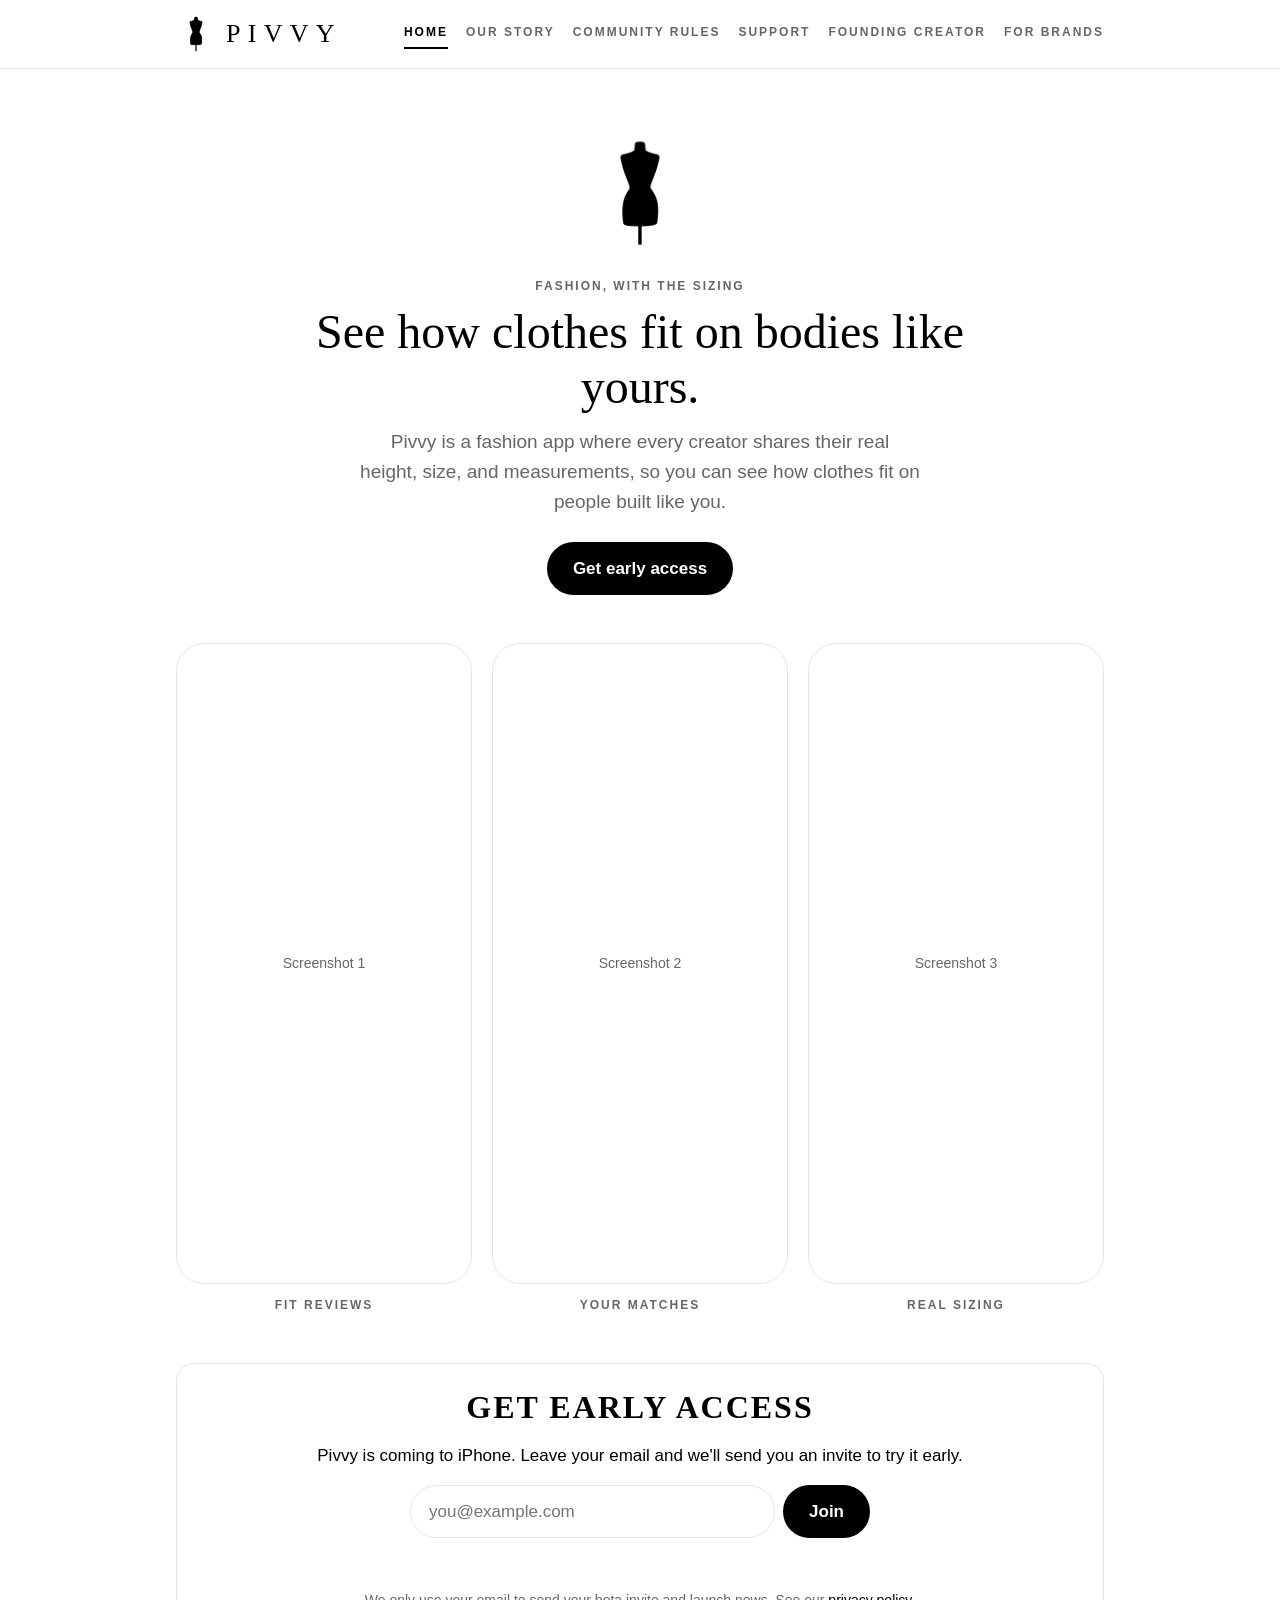
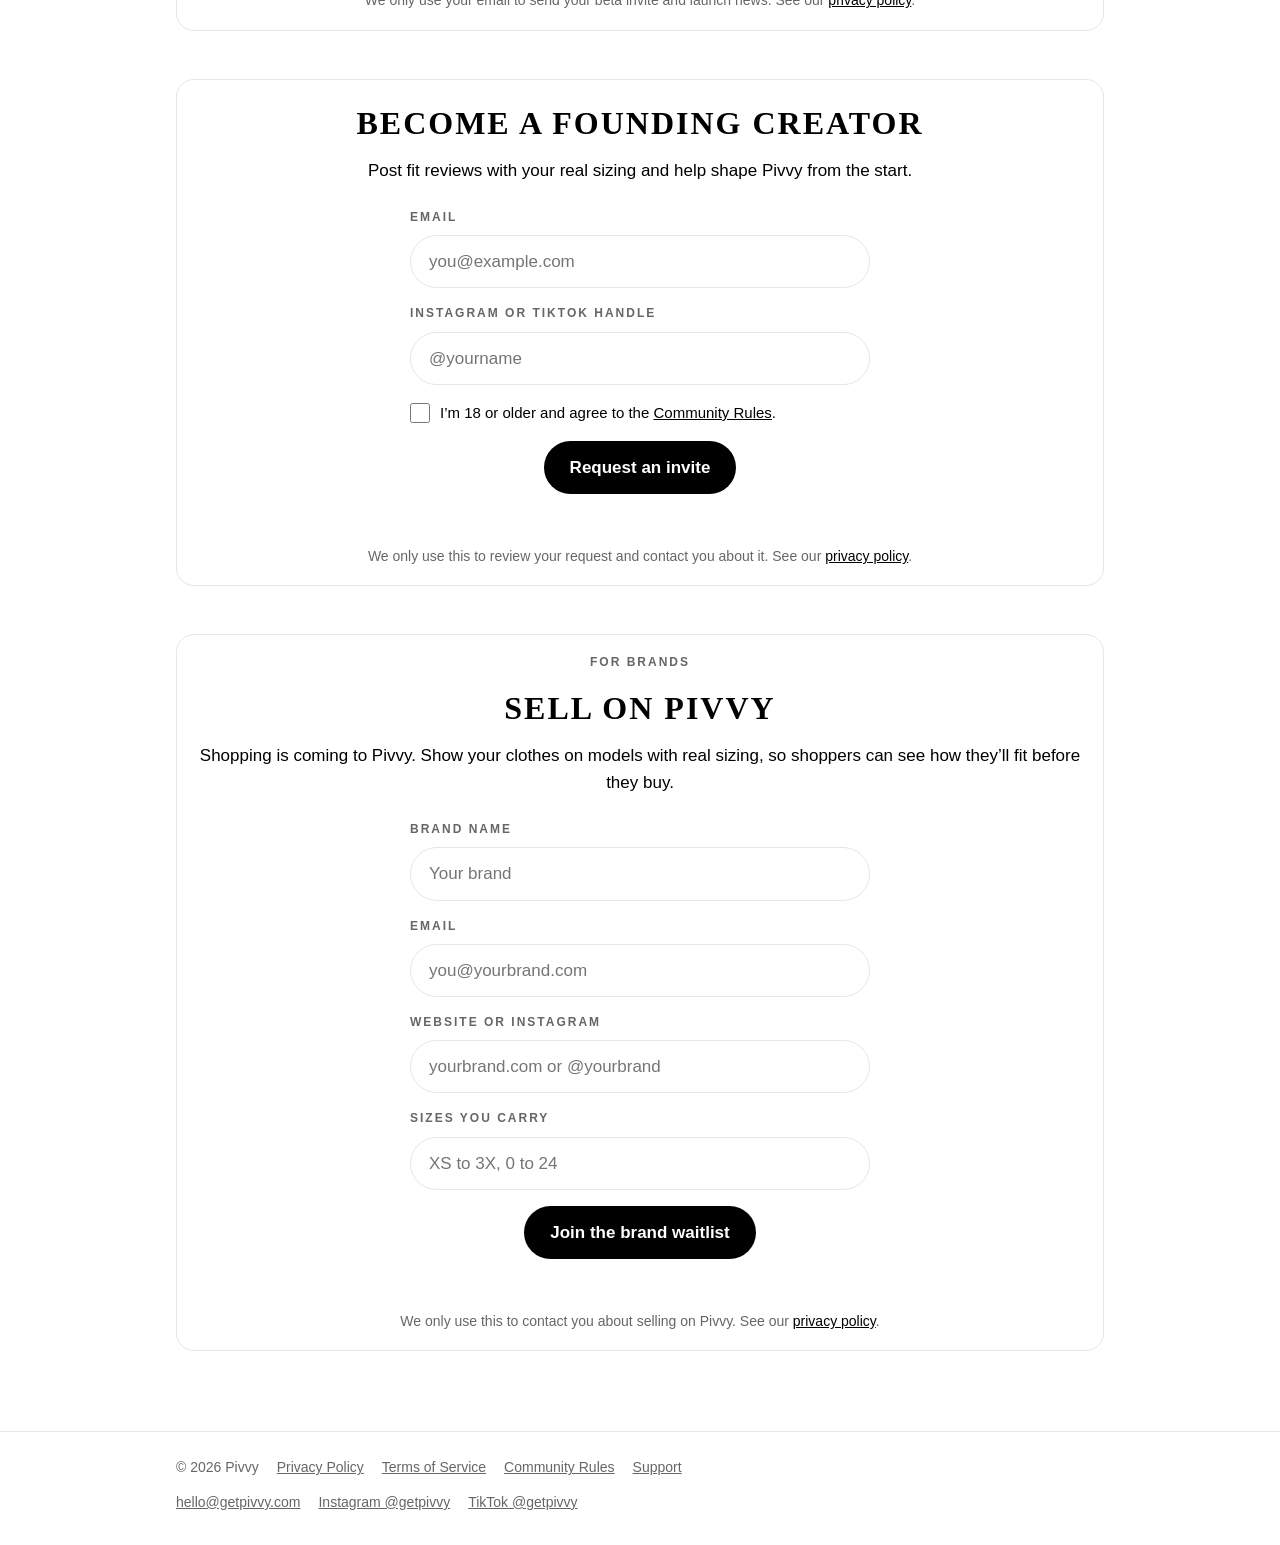
==== commit 660fb00b: "PIVVY wordmark in Playfair Display capitals, FASHION, WITH THE SIZING, upright Playfair only, versio" ====
--- a/index.html
+++ b/index.html
@@ -9,19 +9,19 @@
   <meta name="referrer" content="strict-origin-when-cross-origin">
   <title>Pivvy: clothing reviews with real sizing</title>
   <meta name="description" content="Pivvy is a photo and video app for clothing reviews where every creator shares their height, sizes, and measurements, so you can tell if clothes will fit you.">
-  <link rel="icon" type="image/png" href="images/favicon.png">
-  <link rel="apple-touch-icon" href="images/apple-touch-icon.png">
+  <link rel="icon" type="image/png" href="images/favicon.png?v=2">
+  <link rel="apple-touch-icon" href="images/apple-touch-icon.png?v=2">
   <link rel="preconnect" href="https://fonts.googleapis.com">
   <link rel="preconnect" href="https://fonts.gstatic.com" crossorigin>
-  <link href="https://fonts.googleapis.com/css2?family=Playfair+Display:ital@0;1&display=swap" rel="stylesheet">
+  <link href="https://fonts.googleapis.com/css2?family=Playfair+Display:wght@400&display=swap" rel="stylesheet">
   <link rel="stylesheet" href="style.css">
 </head>
 <body>
   <header>
     <div class="wrap">
       <a class="brand" href="index.html" aria-label="Pivvy home">
-        <img src="images/logo.png" alt="">
-        <span class="wordmark">P<span class="i">ı<span class="ring"></span></span>vvy</span>
+        <img src="images/logo.png?v=2" alt="">
+        <span class="wordmark">PIVVY</span>
       </a>
       <nav>
         <a href="index.html" aria-current="page">Home</a>
@@ -36,8 +36,8 @@
   <main>
     <div class="wrap">
       <section class="hero">
-        <img class="hero-logo" src="images/logo.png" alt="The Pivvy logo, a dress form">
-        <p class="label">Clothing reviews, with the sizing</p>
+        <img class="hero-logo" src="images/logo.png?v=2" alt="The Pivvy logo, a dress form">
+        <p class="label">Fashion, with the sizing</p>
         <h1>See how clothes fit on bodies like yours.</h1>
         <p class="lede">Pivvy is a fashion app where every creator shares their real height, size, and measurements, so you can see how clothes fit on people built like you.</p>
         <a class="button" href="#beta">Get early access</a>
--- a/style.css
+++ b/style.css
@@ -1,5 +1,7 @@
 /* The Pivvy website. Same look as the app (mobile/src/lib/theme.ts): white and black, with neutral
-   grays (no brown or warm tint), soft rounded cards, the Playfair Display serif for titles, small letter-spaced capital labels. */
+   grays (no brown or warm tint), soft rounded cards, Playfair Display for the PIVVY wordmark and
+   headings, the iPhone's own clean sans serif (like the app) for body text, menu links, and buttons,
+   and small letter-spaced capital labels. */
 
 :root {
   /* Every color on the site, in one place. */
@@ -39,11 +41,8 @@
 nav a:hover, nav a[aria-current="page"] { color: var(--text); }
 nav a[aria-current="page"] { border-bottom: 2px solid var(--text); }
 
-/* The wordmark, like the app's (components/Wordmark.tsx): the dot on the last i is a small open circle. */
-.wordmark { font-family: var(--serif); font-style: italic; font-size: 30px; line-height: 1; margin: 0; }
-.wordmark .i { position: relative; }
-.wordmark .ring { position: absolute; left: calc(0.257em - 0.085em); top: calc(0.372em - 0.085em);
-                  width: 0.17em; height: 0.17em; border: 0.04em solid currentColor; border-radius: 50%; }
+/* The wordmark, like the app's PIVVY: capitals in Playfair Display, pure black, widely spaced. */
+.wordmark { font-family: var(--serif); font-weight: 400; font-size: 26px; line-height: 1; letter-spacing: 0.28em; color: var(--text); margin: 0; }
 
 h1, h2.serif { font-family: var(--serif); font-weight: 400; }
 h1 { font-size: 40px; line-height: 1.15; margin: 0 0 12px; }
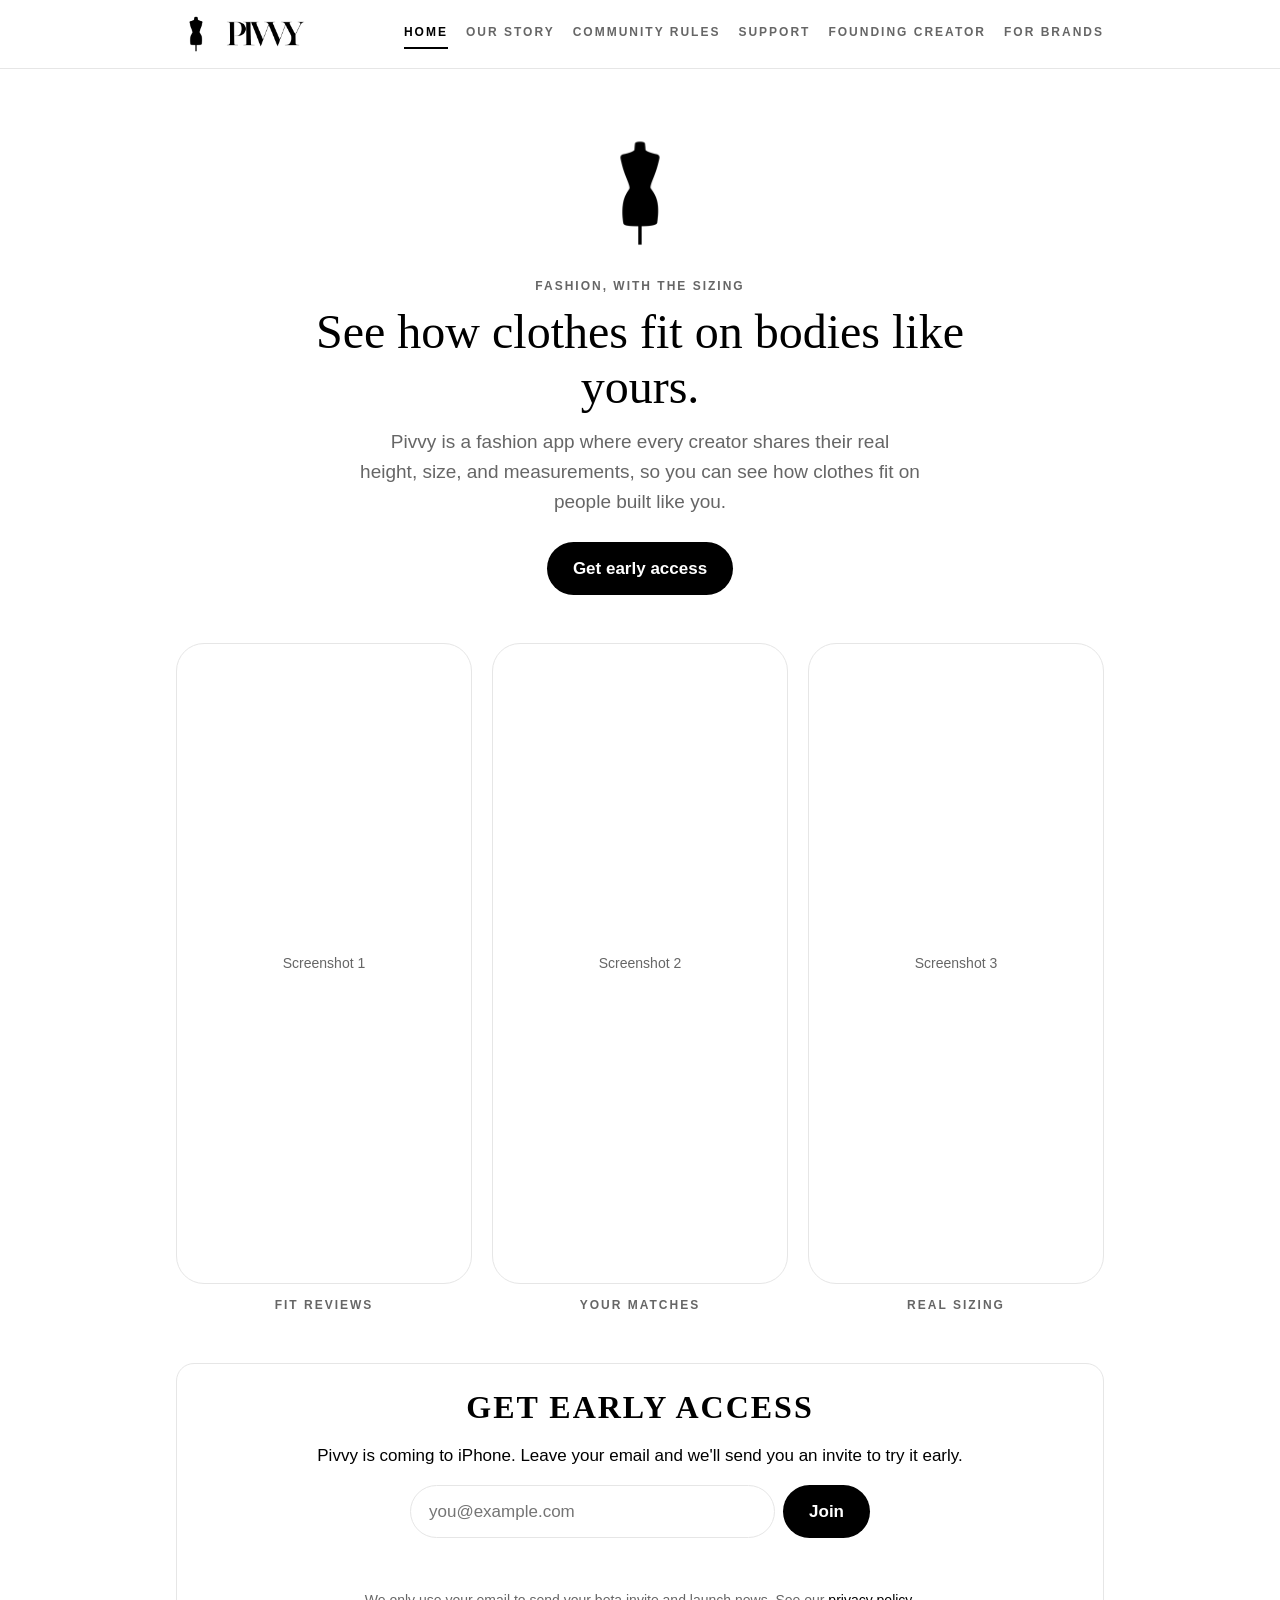
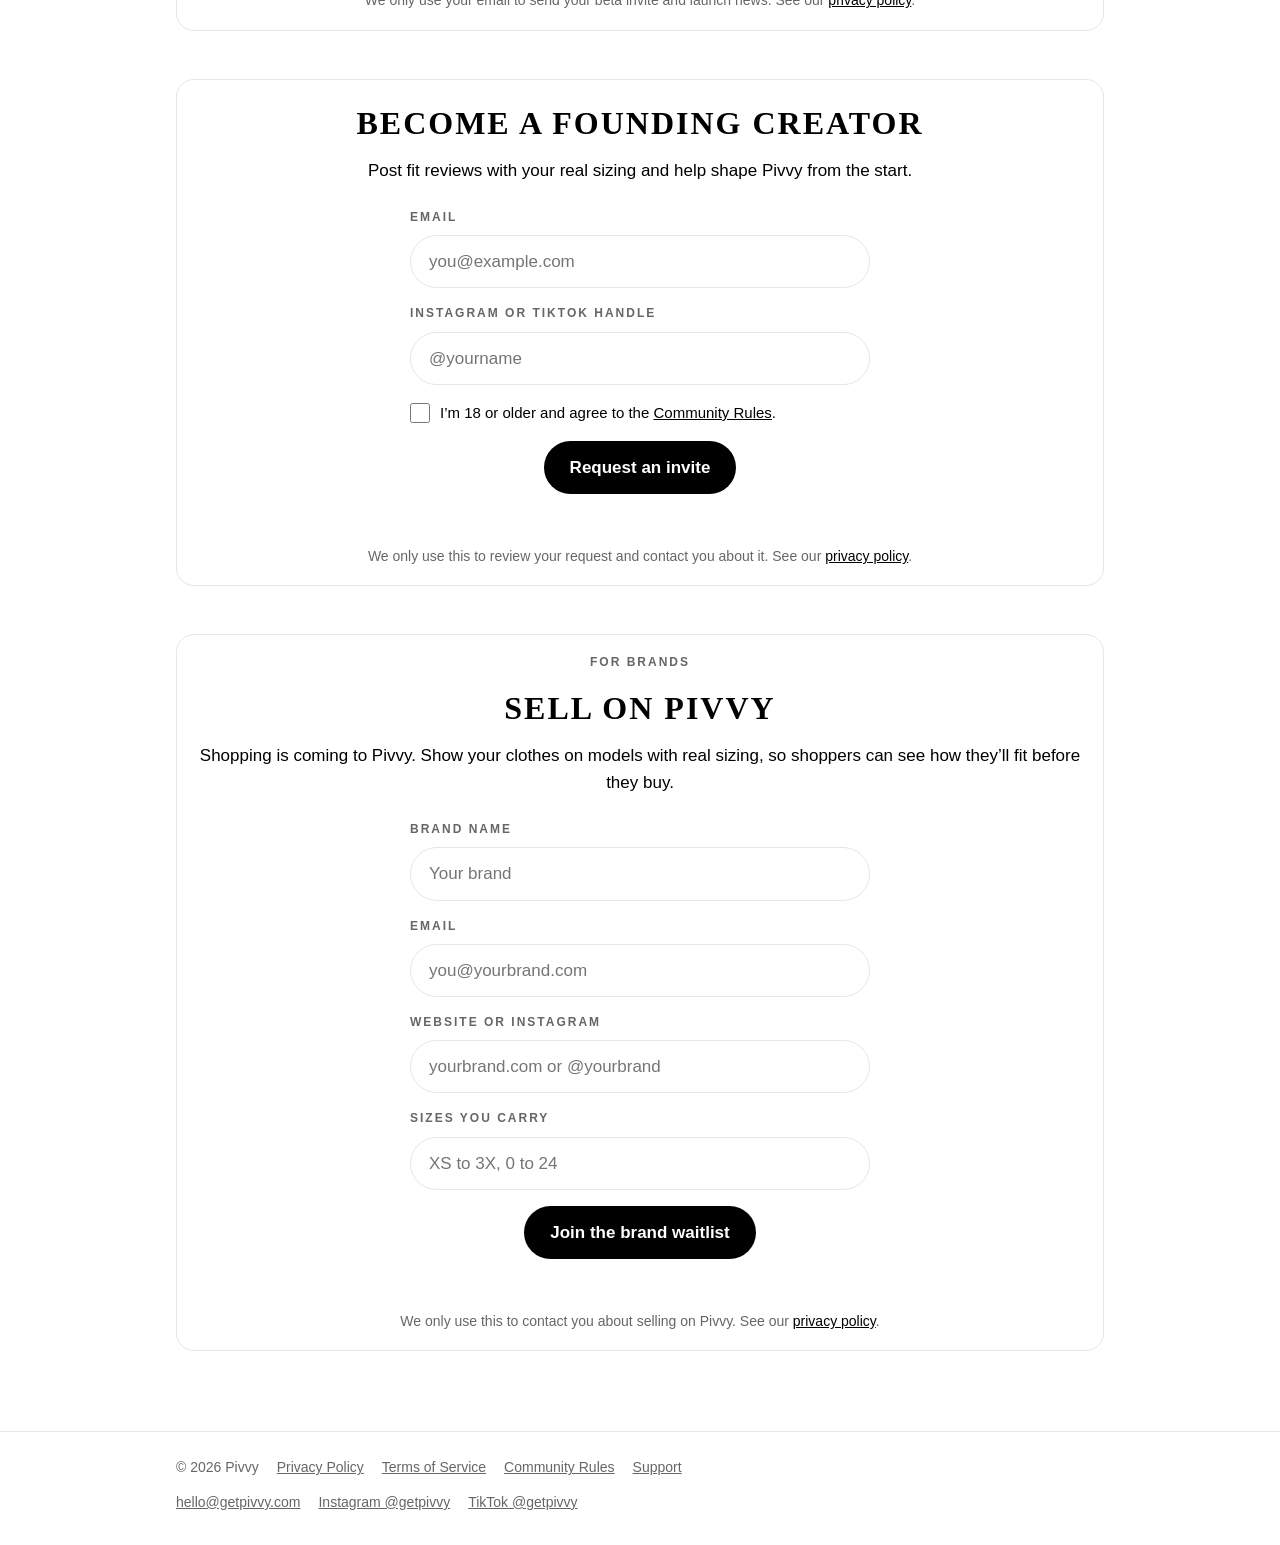
==== commit 5f0d84c3: "The official PIVVY logo picture at the top of every page, next to the dress form icon Co-Authored-By" ====
--- a/index.html
+++ b/index.html
@@ -14,14 +14,14 @@
   <link rel="preconnect" href="https://fonts.googleapis.com">
   <link rel="preconnect" href="https://fonts.gstatic.com" crossorigin>
   <link href="https://fonts.googleapis.com/css2?family=Playfair+Display:wght@400&display=swap" rel="stylesheet">
-  <link rel="stylesheet" href="style.css">
+  <link rel="stylesheet" href="style.css?v=3">
 </head>
 <body>
   <header>
     <div class="wrap">
       <a class="brand" href="index.html" aria-label="Pivvy home">
         <img src="images/logo.png?v=2" alt="">
-        <span class="wordmark">PIVVY</span>
+        <img class="wordmark" src="images/pivvy-wordmark-black.png?v=1" alt="">
       </a>
       <nav>
         <a href="index.html" aria-current="page">Home</a>
--- a/style.css
+++ b/style.css
@@ -1,6 +1,6 @@
 /* The Pivvy website. Same look as the app (mobile/src/lib/theme.ts): white and black, with neutral
-   grays (no brown or warm tint), soft rounded cards, Playfair Display for the PIVVY wordmark and
-   headings, the iPhone's own clean sans serif (like the app) for body text, menu links, and buttons,
+   grays (no brown or warm tint), soft rounded cards, the PIVVY logo picture at the top, Playfair
+   Display for headings, the iPhone's own clean sans serif (like the app) for body text, menu links, and buttons,
    and small letter-spaced capital labels. */
 
 :root {
@@ -41,8 +41,9 @@
 nav a:hover, nav a[aria-current="page"] { color: var(--text); }
 nav a[aria-current="page"] { border-bottom: 2px solid var(--text); }
 
-/* The wordmark, like the app's PIVVY: capitals in Playfair Display, pure black, widely spaced. */
-.wordmark { font-family: var(--serif); font-weight: 400; font-size: 26px; line-height: 1; letter-spacing: 0.28em; color: var(--text); margin: 0; }
+/* The official PIVVY logo (images/pivvy-wordmark-black.png, the same picture as the app's; there's a
+   white one, pivvy-wordmark-white.png, for dark backgrounds), next to the dress form icon. */
+.brand img.wordmark { width: auto; height: 26px; border-radius: 0; }
 
 h1, h2.serif { font-family: var(--serif); font-weight: 400; }
 h1 { font-size: 40px; line-height: 1.15; margin: 0 0 12px; }
